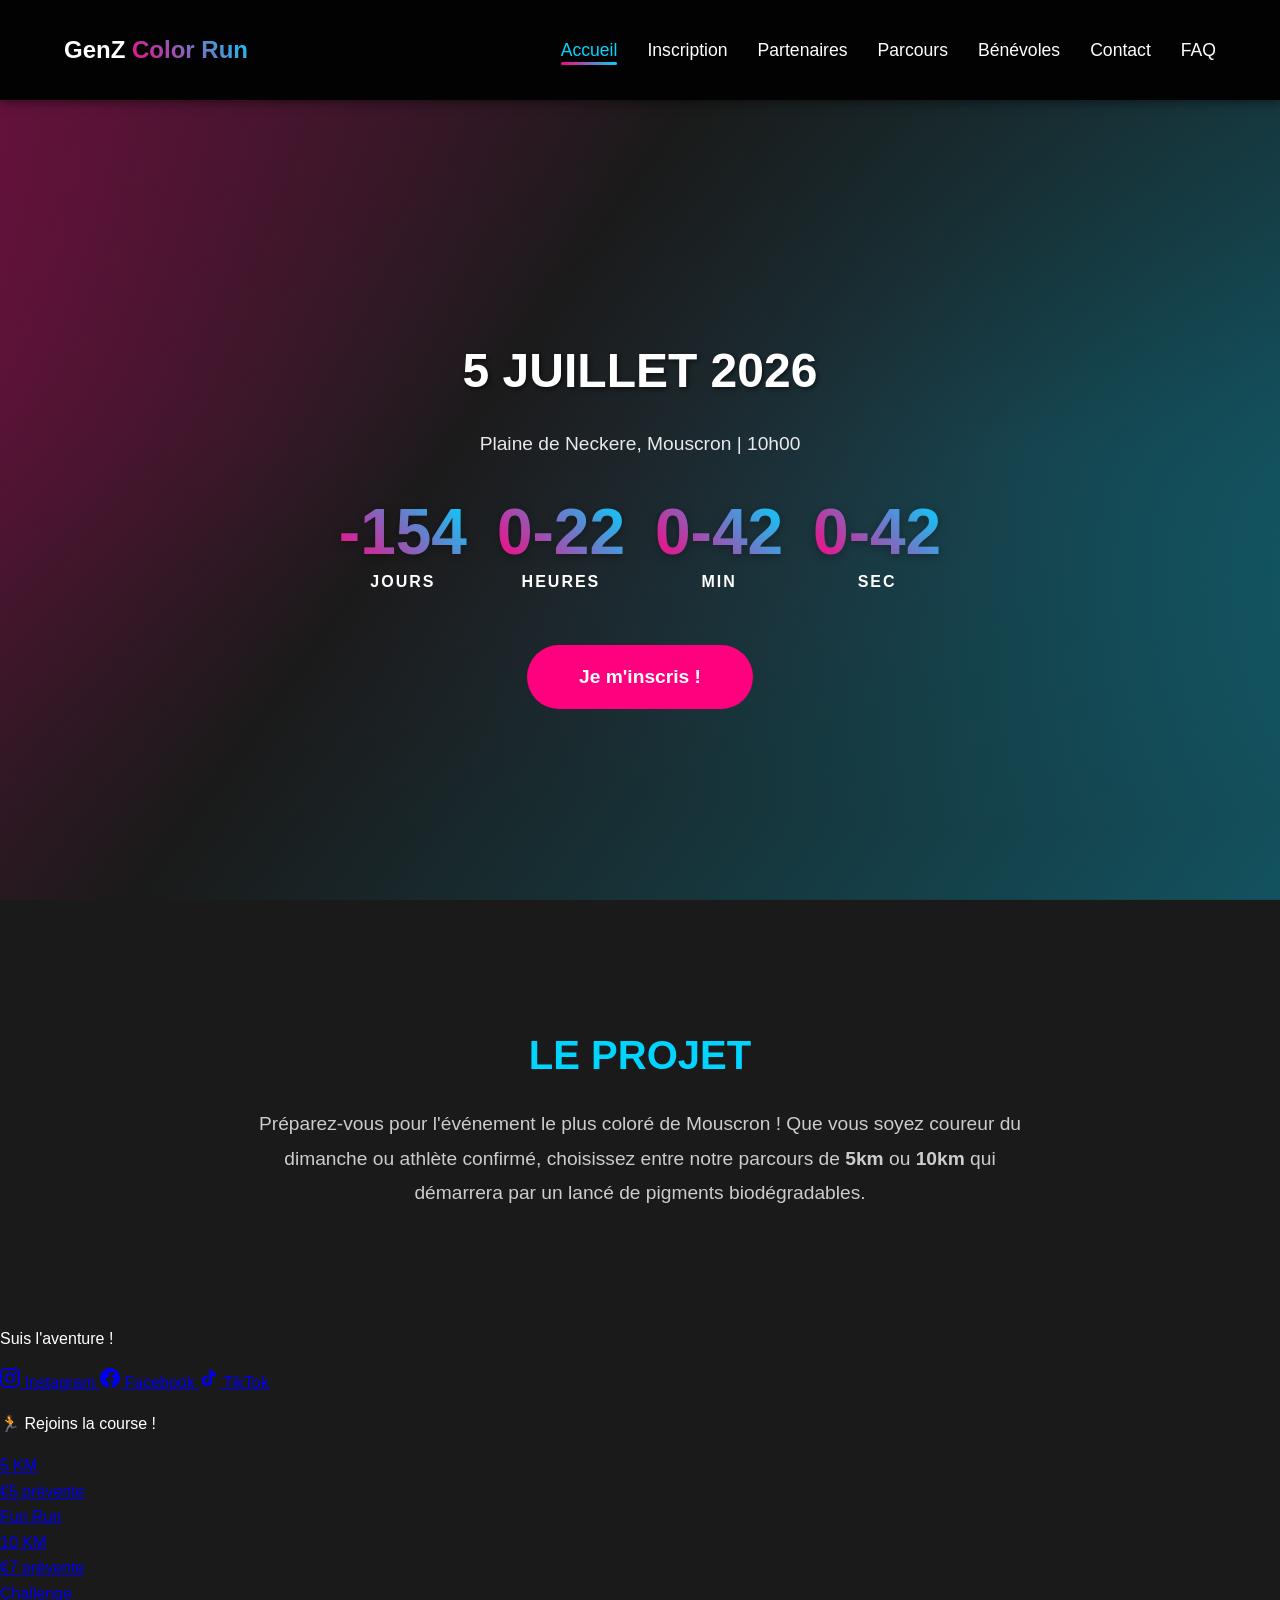
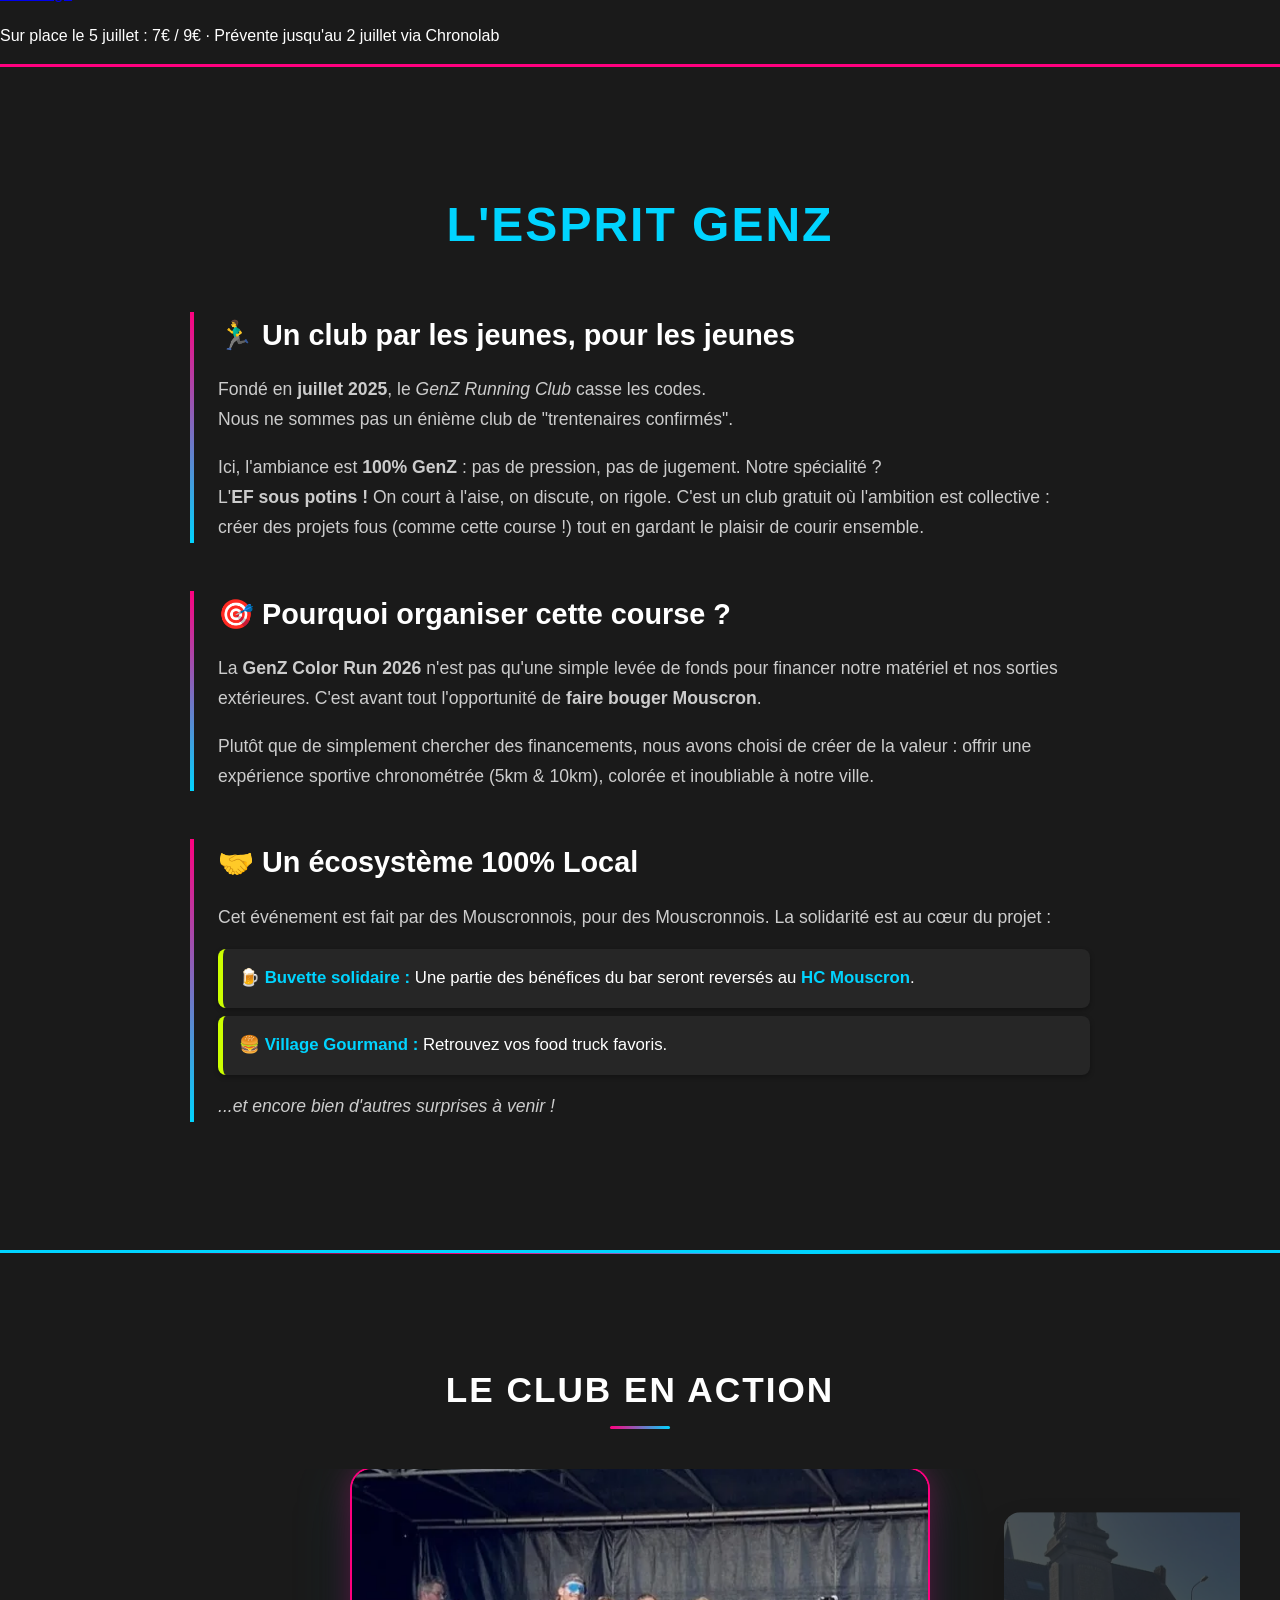
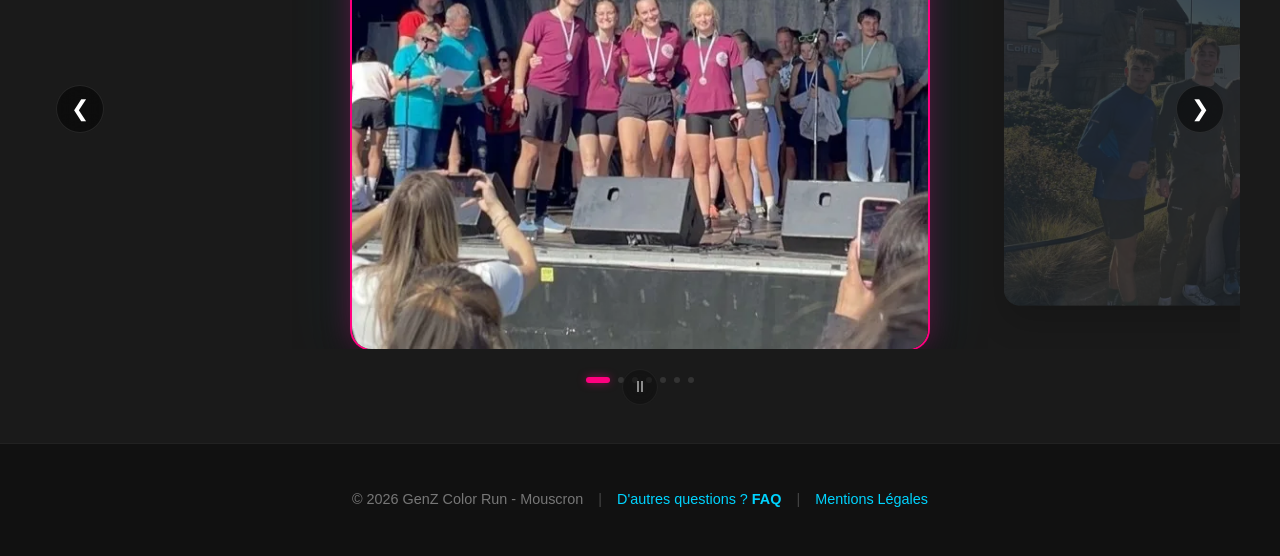
==== index.html @ a77f8155 "version claude" ====
<!DOCTYPE html>
<html lang="fr">

<head>
    <meta charset="UTF-8">
    <meta name="viewport" content="width=device-width, initial-scale=1.0">
    <title>GenZ Color Run 2026 - Mouscron</title>
    <link rel="stylesheet" href="styles/style.css">
    <link rel="stylesheet" href="styles/home.css">
    <link rel="icon" type="image/png" href="assets/favicon.png">
    <link rel="icon" href="assets/favicon.png" type="image/png" sizes="48x48">
    <link rel="icon" href="assets/favicon.png" type="image/png" sizes="192x192">
    <link rel="shortcut icon" href="assets/favicon.png">
    <meta name="google-site-verification" content="_7Ntw9c_fZnBCMBBLjQ8_x-yaVT2xuzXqeHrWB30UVs" />
    <meta name="description"
        content="GenZ Color Run 2026 à Mouscron : 5km, 10km, musique et poudre colorée ! Rejoins l'événement le plus fun de l'année à la Plaine de Neckere.">
    <meta name="keywords"
        content="Color Run, Mouscron, Course à pied, 5km, 10km, GenZ, Running Club, Belgique, Fun Run">
    <meta name="author" content="GenZ Running Club">

    <meta property="og:title" content="GenZ Color Run 2026 - Mouscron">
    <meta property="og:description"
        content="Prêt pour la course la plus colorée de l'année ? Inscriptions ouvertes pour le 5km et 10km !">
    <meta property="og:image" content="https://genzcolorrun.netlify.app/assets/og_image.png">
    <meta property="og:image:width" content="1200">
    <meta property="og:image:height" content="630">
    <meta property="og:url" content="https://genzcolorrun.netlify.app">
    <meta property="og:type" content="website">

    <!-- Schema.org JSON-LD — Données structurées pour Google -->
    <script type="application/ld+json">
    {
        "@context": "https://schema.org",
        "@type": "SportsEvent",
        "name": "GenZ Color Run 2026",
        "description": "Course colorée 5km et 10km à Mouscron. Poudre biodégradable, DJ, village gourmand et buvette solidaire. Organisé par le GenZ Running Club.",
        "startDate": "2026-07-05T10:00:00+02:00",
        "endDate": "2026-07-05T18:00:00+02:00",
        "eventStatus": "https://schema.org/EventScheduled",
        "eventAttendanceMode": "https://schema.org/OfflineEventAttendanceMode",
        "location": {
            "@type": "Place",
            "name": "Plaine de Neckere",
            "address": {
                "@type": "PostalAddress",
                "streetAddress": "Plaine de Neckere",
                "addressLocality": "Mouscron",
                "postalCode": "7700",
                "addressCountry": "BE"
            }
        },
        "organizer": {
            "@type": "Organization",
            "name": "GenZ Running Club",
            "email": "runningmouscron@gmail.com",
            "url": "https://genzcolorrun.netlify.app"
        },
        "offers": [
            {
                "@type": "Offer",
                "name": "Fun Run 5km — Prévente",
                "price": "5",
                "priceCurrency": "EUR",
                "validThrough": "2026-07-02",
                "availability": "https://schema.org/InStock",
                "url": "https://genzcolorrun.netlify.app/inscription"
            },
            {
                "@type": "Offer",
                "name": "Challenge 10km — Prévente",
                "price": "7",
                "priceCurrency": "EUR",
                "validThrough": "2026-07-02",
                "availability": "https://schema.org/InStock",
                "url": "https://genzcolorrun.netlify.app/inscription"
            }
        ],
        "image": "https://genzcolorrun.netlify.app/assets/og_image.png",
        "url": "https://genzcolorrun.netlify.app",
        "inLanguage": "fr"
    }
    </script>
</head>

<body>
    <nav>
        <div class="logo">GenZ <span>Color Run</span></div>

        <div class="hamburger">
            <span class="bar"></span>
            <span class="bar"></span>
            <span class="bar"></span>
        </div>

        <ul class="nav-links">
            <li><a href="index.html" class="active">Accueil</a></li>
            <li><a href="inscription.html">Inscription</a></li>
            <li><a href="partenaires.html">Partenaires</a></li>
            <li><a href="parcours.html">Parcours</a></li>
            <li><a href="benevoles.html">Bénévoles</a></li>
            <li><a href="contact.html">Contact</a></li>
            <li><a href="faq.html">FAQ</a></li>
        </ul>
    </nav>

    <header class="hero">
        <div class="hero-content">
            <h1>5 JUILLET 2026</h1>
            <p class="location">Plaine de Neckere, Mouscron | 10h00</p>

            <div id="countdown" class="countdown">
                <div class="time-box">
                    <span id="days" class="time-number">000</span>
                    <span class="time-label">Jours</span>
                </div>
                <div class="time-box">
                    <span id="hours" class="time-number">00</span>
                    <span class="time-label">Heures</span>
                </div>
                <div class="time-box">
                    <span id="minutes" class="time-number">00</span>
                    <span class="time-label">Min</span>
                </div>
                <div class="time-box">
                    <span id="seconds" class="time-number">00</span>
                    <span class="time-label">Sec</span>
                </div>
            </div>

            <a href="inscription.html" class="btn-main">Je m'inscris !</a>
        </div>
    </header>

    <section class="presentation">
        <h2>Le Projet</h2>
        <p>Préparez-vous pour l'événement le plus coloré de Mouscron ! Que vous soyez coureur du dimanche ou athlète
            confirmé, choisissez entre notre parcours de <strong>5km</strong> ou <strong>10km</strong> qui démarrera par
            un lancé de pigments biodégradables.</p>
    </section>


    <section class="socials-home">
        <div class="socials-home-inner">
            <p class="socials-label">Suis l'aventure !</p>
            <div class="socials-home-links">
                <a href="https://www.instagram.com/genz.colorrun?utm_source=ig_web_button_share_sheet&igsh=ZDNlZDc0MzIxNw==" target="_blank" rel="noopener" class="social-home-btn instagram">
                    <svg width="20" height="20" viewBox="0 0 24 24" fill="currentColor"><path d="M12 2.163c3.204 0 3.584.012 4.85.07 3.252.148 4.771 1.691 4.919 4.919.058 1.265.069 1.645.069 4.849 0 3.205-.012 3.584-.069 4.849-.149 3.225-1.664 4.771-4.919 4.919-1.266.058-1.644.07-4.85.07-3.204 0-3.584-.012-4.849-.07-3.26-.149-4.771-1.699-4.919-4.92-.058-1.265-.07-1.644-.07-4.849 0-3.204.013-3.583.07-4.849.149-3.227 1.664-4.771 4.919-4.919 1.266-.057 1.645-.069 4.849-.069zm0-2.163c-3.259 0-3.667.014-4.947.072-4.358.2-6.78 2.618-6.98 6.98-.059 1.281-.073 1.689-.073 4.948 0 3.259.014 3.668.072 4.948.2 4.358 2.618 6.78 6.98 6.98 1.281.058 1.689.072 4.948.072 3.259 0 3.668-.014 4.948-.072 4.354-.2 6.782-2.618 6.979-6.98.059-1.28.073-1.689.073-4.948 0-3.259-.014-3.667-.072-4.947-.196-4.354-2.617-6.78-6.979-6.98-1.281-.059-1.69-.073-4.949-.073zm0 5.838c-3.403 0-6.162 2.759-6.162 6.162s2.759 6.163 6.162 6.163 6.162-2.759 6.162-6.163c0-3.403-2.759-6.162-6.162-6.162zm0 10.162c-2.209 0-4-1.79-4-4 0-2.209 1.791-4 4-4s4 1.791 4 4c0 2.21-1.791 4-4 4zm6.406-11.845c-.796 0-1.441.645-1.441 1.44s.645 1.44 1.441 1.44c.795 0 1.439-.645 1.439-1.44s-.644-1.44-1.439-1.44z"/></svg>
                    Instagram
                </a>
                <a href="https://www.facebook.com/groups/651619187902214/" target="_blank" rel="noopener" class="social-home-btn facebook">
                    <svg width="20" height="20" viewBox="0 0 24 24" fill="currentColor"><path d="M24 12.073c0-6.627-5.373-12-12-12s-12 5.373-12 12c0 5.99 4.388 10.954 10.125 11.854v-8.385H7.078v-3.47h3.047V9.43c0-3.007 1.792-4.669 4.533-4.669 1.312 0 2.686.235 2.686.235v2.953H15.83c-1.491 0-1.956.925-1.956 1.874v2.25h3.328l-.532 3.47h-2.796v8.385C19.612 23.027 24 18.062 24 12.073z"/></svg>
                    Facebook
                </a>
                <a href="https://www.tiktok.com/@runningmouscron?is_from_webapp=1&sender_device=pc" target="_blank" rel="noopener" class="social-home-btn tiktok">
                    <svg width="20" height="20" viewBox="0 0 24 24" fill="currentColor"><path d="M19.59 6.69a4.83 4.83 0 01-3.77-4.25V2h-3.45v13.67a2.89 2.89 0 01-2.88 2.5 2.89 2.89 0 01-2.89-2.89 2.89 2.89 0 012.89-2.89c.28 0 .54.04.79.1V9.01a6.27 6.27 0 00-.79-.05 6.34 6.34 0 00-6.34 6.34 6.34 6.34 0 006.34 6.34 6.34 6.34 0 006.33-6.34V8.69a8.18 8.18 0 004.78 1.52V6.76a4.85 4.85 0 01-1.01-.07z"/></svg>
                    TikTok
                </a>
            </div>
        </div>
    </section>


    <section class="home-pricing">
        <div class="home-pricing-inner">
            <p class="home-pricing-label">🏃 Rejoins la course !</p>
            <div class="home-pricing-cards">
                <a href="inscription.html" class="home-price-card home-price-pink">
                    <div class="hpc-distance">5 KM</div>
                    <div class="hpc-price"><span class="hpc-currency">€</span>5 <span class="hpc-period">prévente</span></div>
                    <div class="hpc-tag">Fun Run</div>
                </a>
                <a href="inscription.html" class="home-price-card home-price-blue">
                    <div class="hpc-distance">10 KM</div>
                    <div class="hpc-price"><span class="hpc-currency">€</span>7 <span class="hpc-period">prévente</span></div>
                    <div class="hpc-tag">Challenge</div>
                </a>
            </div>
            <p class="home-pricing-note">Sur place le 5 juillet : 7€ / 9€ · Prévente jusqu'au 2 juillet via Chronolab</p>
        </div>
    </section>

    <section id="about" class="about-us">
        <div class="about-container">
            <div class="about-text">
                <h2>L'Esprit GenZ</h2>

                <div class="about-block">
                    <h3>🏃‍♂️ Un club par les jeunes, pour les jeunes</h3>
                    <p>
                        Fondé en <strong>juillet 2025</strong>, le <em>GenZ Running Club</em> casse les codes.<br />Nous
                        ne sommes pas un énième club de "trentenaires confirmés".
                    </p>
                    <p>
                        Ici, l'ambiance est <strong>100% GenZ</strong> : pas de pression, pas de jugement. Notre
                        spécialité ?<br /> L'<strong>EF sous potins !</strong> On court à l'aise, on discute, on rigole.
                        C'est un club gratuit où l'ambition est collective :<br />créer des projets fous (comme cette
                        course !) tout en gardant le plaisir de courir ensemble.
                    </p>
                </div>

                <div class="about-block">
                    <h3>🎯 Pourquoi organiser cette course ?</h3>
                    <p>
                        La <strong>GenZ Color Run 2026</strong> n'est pas qu'une simple levée de fonds pour financer
                        notre matériel et nos sorties extérieures. C'est avant tout l'opportunité de <strong>faire
                            bouger Mouscron</strong>.
                    </p>
                    <p>
                        Plutôt que de simplement chercher des financements, nous avons choisi de créer de la valeur :
                        offrir une expérience sportive chronométrée (5km & 10km), colorée et inoubliable à notre ville.
                    </p>
                </div>

                <div class="about-block">
                    <h3>🤝 Un écosystème 100% Local</h3>
                    <p>
                        Cet événement est fait par des Mouscronnois, pour des Mouscronnois. La solidarité est au cœur du
                        projet :
                    </p>
                    <ul class="partners-list">
                        <li>🍺 <strong>Buvette solidaire :</strong> Une partie des bénéfices du bar seront reversés au
                            <strong>HC Mouscron</strong>.</li>
                        <li>🍔 <strong>Village Gourmand :</strong> Retrouvez vos food truck favoris.</li>
                    </ul>
                    <p><em>...et encore bien d'autres surprises à venir !</em></p>
                </div>
            </div>
        </div>
    </section>

    <section class="carousel-section">
        <h2>Le Club en Action</h2>

        <div class="carousel-container">
            <button class="carousel-btn prev-btn">❮</button>
            <button class="carousel-btn next-btn">❯</button>


            <!-- Bouton Pause/Reprendre -->
            <button class="carousel-btn pause-btn" aria-pressed="false" aria-label="Mettre en pause"
                title="Mettre en pause">
                ⏸
            </button>


            <div class="carousel-window">
                <div class="carousel-track">
                    <div class="slide"><img src="assets/image_1.webp" alt="Action 1" loading="lazy"></div>
                    <div class="slide"><img src="assets/image_3.webp" alt="Action 2" loading="lazy"></div>
                    <div class="slide"><img src="assets/image_4.webp" alt="Action 3" loading="lazy"></div>
                    <div class="slide"><img src="assets/image_5.webp" alt="Action 4" loading="lazy"></div>
                    <div class="slide"><img src="assets/image_6.webp" alt="Action 5" loading="lazy"></div>
                    <div class="slide"><img src="assets/image_7.webp" alt="Action 6" loading="lazy"></div>
                    <div class="slide"><img src="assets/image_8.webp" alt="Action 7" loading="lazy"></div>
                </div>
            </div>
        </div>
    </section>

    <footer>
        <div class="footer-content">
            <p>&copy; 2026 GenZ Color Run - Mouscron</p>
            <span class="separator">|</span>
            <a href="faq.html" class="footer-link">D'autres questions ? <strong>FAQ</strong></a>
            <span class="separator">|</span>
            <a href="legales.html" class="footer-link">Mentions Légales</a>
        </div>
    </footer>

    <script src="script/script.js"></script>
    <script src="script/home.js"></script>
</body>

</html>
---- styles/style.css ----
/* --- style.css --- */
/* 1. IMPORTS & VARIABLES (Indispensable partout) */

/* Orbitron - Self-hosted (RGPD compliant, aucun appel vers Google) */
/* Les fichiers woff2 doivent être placés dans le dossier fonts/ */
/* orbitron-500 - latin */
@font-face {
    font-family: 'Orbitron';
    font-style: normal;
    font-weight: 500;
    font-display: swap;
    src: url('fonts/orbitron-v35-latin-500.woff2') format('woff2');
}

/* orbitron-900 - latin */
@font-face {
    font-family: 'Orbitron';
    font-style: normal;
    font-weight: 900;
    font-display: swap;
    src: url('fonts/orbitron-v35-latin-900.woff2') format('woff2');
}

:root {
    --primary: #ff007f;
    --secondary: #00d4ff;
    --accent: #ccff00;
    --dark: #1a1a1a;
    --light: #ffffff;
}

body {
    font-family: 'Segoe UI', Roboto, sans-serif;
    margin: 0;
    background-color: var(--dark);
    color: var(--light);
    line-height: 1.6;
}

/* 2. NAVIGATION (Desktop & Mobile Burger) */
nav {
    display: flex;
    justify-content: space-between;
    align-items: center;
    padding: 20px 5%;
    background: rgba(0,0,0,0.9);
    position: sticky;
    top: 0;
    z-index: 1000;
    box-shadow: 0 2px 10px rgba(0,0,0,0.5);
}

nav .logo { 
    font-weight: bold; 
    font-size: 1.5rem; 
    z-index: 1002;
}

nav span {
    background: linear-gradient(45deg, var(--primary), var(--secondary));
    -webkit-background-clip: text;
    background-clip: text;
    -webkit-text-fill-color: transparent;
    color: transparent;
    display: inline-block;
}

.nav-links { 
    display: flex; 
    list-style: none; 
    align-items: center;
}

.nav-links li { margin-left: 30px; }

.nav-links li a {
    color: white;
    text-decoration: none;
    font-weight: 500;
    position: relative;
    padding-bottom: 5px;
    font-size: 1.1rem;
}

.nav-links li a::after {
    content: '';
    position: absolute;
    width: 0;
    height: 3px;
    bottom: 0;
    left: 0;
    background: linear-gradient(45deg, var(--primary), var(--secondary));
    transition: width 0.3s ease-in-out;
    border-radius: 2px;
}

.nav-links li a:hover::after,
.nav-links li a.active::after { width: 100%; }
.nav-links li a.active { color: var(--secondary); }

/* BURGER MENU STYLES */
.hamburger {
    display: none;
    cursor: pointer;
    z-index: 1002;
    padding: 5px;
}

.bar {
    display: block;
    width: 30px;
    height: 4px;
    margin: 6px auto;
    transition: all 0.3s ease-in-out;
    border-radius: 4px;
    background: linear-gradient(45deg, var(--primary), var(--secondary));
    box-shadow: 0 0 5px rgba(0, 212, 255, 0.5); 
}

@media (max-width: 768px) {
    .hamburger { display: block; }
    .hamburger.active .bar:nth-child(2) { opacity: 0; }
    .hamburger.active .bar:nth-child(1) { transform: translateY(10px) rotate(45deg); }
    .hamburger.active .bar:nth-child(3) { transform: translateY(-10px) rotate(-45deg); }

    .nav-links {
        position: fixed;
        right: -100%;
        top: 0;
        height: 100vh;
        background-color: rgba(0, 0, 0, 0.95);
        display: flex;
        flex-direction: column;
        justify-content: center;
        align-items: center;
        width: 100%;
        transition: 0.4s ease-in-out;
        z-index: 1001;
        padding: 0;
        margin: 0;
    }
    .nav-links.active { right: 0; }
    .nav-links li { margin: 25px 0; }
    .nav-links li a { font-size: 1.5rem; }
}

/* --- FOOTER --- */
footer {
    background-color: #111;
    color: #777;
    padding: 30px 20px;
    text-align: center;
    border-top: 1px solid #222;
    font-size: 0.9rem;
}

.footer-content {
    display: flex;
    justify-content: center;
    align-items: center;
    gap: 15px; /* Espace entre le copyright et le lien */
    flex-wrap: wrap; /* Pour que ça passe à la ligne sur mobile */
}

.footer-link {
    color: var(--secondary); /* Bleu clair (ou ta couleur secondaire) */
    text-decoration: none;
    transition: color 0.3s;
}

.footer-link:hover {
    color: white;
    text-decoration: underline;
}

.footer-link strong {
    font-weight: bold;
    text-transform: uppercase;
}

.separator {
    color: #444;
}

/* Responsive Mobile : On enlève le séparateur et on empile */
@media (max-width: 600px) {
    .separator { display: none; }
    .footer-content { flex-direction: column; gap: 5px; }
}

/* 4. BOUTONS GLOBAUX (Utilisable sur inscription aussi) */
.btn-main {
    padding: 15px 50px;
    background: var(--primary);
    color: white;
    text-decoration: none;
    border-radius: 50px;
    font-weight: bold;
    font-size: 1.2rem;
    transition: transform 0.3s, box-shadow 0.3s;
    border: 2px solid transparent;
    display: inline-block; /* Sécurité */
}

.btn-main:hover { 
    transform: scale(1.05);
    background: transparent;
    border-color: var(--primary);
    box-shadow: 0 0 15px var(--primary);
}

/* ===== MINI COUNTDOWN (pages secondaires) ===== */
.mini-countdown {
    display: flex;
    justify-content: center;
    align-items: center;
    gap: 6px;
    margin-top: 16px;
    font-family: 'Orbitron', sans-serif;
}

.mc-item {
    display: flex;
    flex-direction: column;
    align-items: center;
    background: rgba(255,255,255,0.06);
    border: 1px solid rgba(255,255,255,0.1);
    border-radius: 8px;
    padding: 6px 12px;
    min-width: 48px;
}

.mc-val {
    font-size: 1.4rem;
    font-weight: 900;
    background: linear-gradient(45deg, var(--primary), var(--secondary));
    -webkit-background-clip: text;
    background-clip: text;
    -webkit-text-fill-color: transparent;
    color: transparent;
    line-height: 1.1;
}

.mc-lbl {
    font-size: 0.6rem;
    color: #555;
    text-transform: uppercase;
    letter-spacing: 1px;
    margin-top: 2px;
}

.mc-sep {
    color: #444;
    font-size: 1.2rem;
    font-weight: bold;
    align-self: center;
    margin-bottom: 8px;
}

.mini-countdown-date {
    font-size: 0.8rem;
    color: #555;
    margin: 8px 0 0 0;
    letter-spacing: 1px;
}

@media (max-width: 480px) {
    .mc-val { font-size: 1.1rem; }
    .mc-item { min-width: 38px; padding: 5px 8px; }
}
---- styles/home.css ----
/* --- styles/home.css --- */

/* 1. HERO SECTION & COMPTE À REBOURS */
.hero {
    height: 90vh;
    display: flex;
    flex-direction: column;
    align-items: center;
    justify-content: center;
    /* Pense à remettre ton image de fond ici si tu en avais une différente du placeholder */
    background: 
        linear-gradient(125deg, 
            rgba(255, 0, 127, 0.35) 0%, 
            rgba(26, 26, 26, 0.95) 40%, 
            rgba(0, 212, 255, 0.3) 100%
        ),
        radial-gradient(ellipse at 20% 50%, rgba(255, 0, 127, 0.2) 0%, transparent 60%),
        radial-gradient(ellipse at 80% 50%, rgba(0, 212, 255, 0.2) 0%, transparent 60%),
        var(--dark);
    background-attachment: fixed;
    animation: heroShift 8s ease-in-out infinite alternate;
    text-align: center;
    padding: 0 20px;
}

.hero h1 {
    font-size: 3rem;
    margin-bottom: 5px;
    text-transform: uppercase;
    font-weight: 800;
    font-family: 'Orbitron', sans-serif;
    text-shadow: 2px 2px 4px rgba(0, 0, 0, 0.5);
}

.hero .location {
    font-size: 1.2rem;
    margin-bottom: 40px;
    font-weight: 500;
    opacity: 0.9;
}

.countdown {
    display: flex;
    gap: 30px;
    margin-bottom: 50px;
    justify-content: center;
    flex-wrap: wrap;
}

.time-box {
    display: flex;
    flex-direction: column;
    align-items: center;
}

.time-number {
    font-size: 4rem;
    font-weight: 900;
    line-height: 1;
    font-family: 'Orbitron', sans-serif;
    background: linear-gradient(45deg, var(--primary), var(--secondary));
    -webkit-background-clip: text;
    background-clip: text;
    -webkit-text-fill-color: transparent;
    color: transparent;
    filter: drop-shadow(0px 2px 4px rgba(0, 0, 0, 0.3));
}

.time-label {
    font-size: 1rem;
    text-transform: uppercase;
    letter-spacing: 2px;
    margin-top: 5px;
    font-weight: bold;
    color: var(--light);
}

@media (max-width: 768px) {
    .hero h1 {
        font-size: 2rem;
    }

    .countdown {
        gap: 15px;
    }

    .time-number {
        font-size: 2.5rem;
    }

    .time-label {
        font-size: 0.8rem;
    }
}

/* 2. SECTION PRÉSENTATION (Le Projet) */
.presentation {
    padding: 80px 20px;
    max-width: 800px;
    margin: 0 auto;
    text-align: center;
    /* S'assure que le fond est bien celui du body */
    background-color: var(--dark);
}

.presentation h2 {
    font-size: 2.5rem;
    margin-bottom: 20px;
    color: var(--secondary);
    text-transform: uppercase;
    font-weight: 800;
}

.presentation p {
    font-size: 1.2rem;
    color: #ccc;
    line-height: 1.8;
}

/* 3. SECTION QUI SOMMES-NOUS (Version DARK) */
.about-us {
    background-color: var(--dark);
    /* Fond sombre */
    padding: 5rem 2rem;
    color: var(--light);
    /* Texte clair */
    border-top: 3px solid var(--primary);
    /* Séparateur rose subtil */
    border-bottom: 3px solid var(--secondary);
    /* Séparateur bleu subtil */
}

.about-container {
    max-width: 900px;
    margin: 0 auto;
}

.about-text h2 {
    font-size: 3rem;
    text-align: center;
    margin-bottom: 3rem;
    color: var(--secondary);
    /* Titre en cyan comme le reste du site */
    text-transform: uppercase;
    letter-spacing: 2px;
    font-weight: 800;
}

.about-block {
    margin-bottom: 3rem;
    padding-left: 1.5rem;
    /* Barre latérale en dégradé pour le style */
    border-image: linear-gradient(to bottom, var(--primary), var(--secondary)) 1 100%;
    border-left-width: 4px;
    border-left-style: solid;
}

.about-block h3 {
    font-size: 1.8rem;
    color: var(--light);
    margin-bottom: 1rem;
    font-weight: 700;
}

.about-block p {
    font-size: 1.1rem;
    line-height: 1.7;
    margin-bottom: 1rem;
    color: #ccc;
    /* Gris clair pour le texte courant */
}

/* Liste des partenaires (Food trucks / HC Mouscron) en mode sombre */
.partners-list {
    list-style: none;
    padding: 0;
    margin-top: 1rem;
}

.partners-list li {
    /* Fond sombre légèrement transparent pour un effet "carte" */
    background-color: rgba(255, 255, 255, 0.05);
    padding: 1rem;
    margin-bottom: 0.5rem;
    border-radius: 8px;
    font-size: 1.05rem;
    border-left: 5px solid var(--accent);
    /* Vert fluo pour faire ressortir */
    box-shadow: 0 2px 5px rgba(0, 0, 0, 0.3);
    color: var(--light);
}

.partners-list strong {
    color: var(--secondary);
    /* Mettre en valeur les noms en cyan */
}

@media (max-width: 768px) {
    .about-text h2 {
        font-size: 2.2rem;
    }

    .about-block {
        border-left: none;
        padding-left: 0;
        border-image: linear-gradient(to right, var(--primary), var(--secondary)) 1 100%;
        border-top-width: 4px;
        border-top-style: solid;
        padding-top: 1rem;
    }
}

/* 4. CARROUSEL — 2026 edition */
.carousel-section {
    padding: 80px 0 60px;
    text-align: center;
    background: var(--dark);
    overflow: hidden;
    position: relative;
}

/* Ligne déco au dessus */
.carousel-section::before {
    content: '';
    position: absolute;
    top: 0; left: 10%; right: 10%;
    height: 1px;
    background: linear-gradient(90deg, transparent, var(--primary), var(--secondary), transparent);
}

.carousel-section h2 {
    color: var(--light);
    font-size: 2.2rem;
    text-transform: uppercase;
    margin-bottom: 50px;
    font-weight: 800;
    letter-spacing: 2px;
    position: relative;
    display: inline-block;
}

/* Underline dégradé sous le titre */
.carousel-section h2::after {
    content: '';
    position: absolute;
    bottom: -10px; left: 50%;
    transform: translateX(-50%);
    width: 60px; height: 3px;
    background: linear-gradient(90deg, var(--primary), var(--secondary));
    border-radius: 2px;
}

.carousel-container {
    position: relative;
    max-width: 1200px;
    margin: 0 auto;
    height: 480px;
    display: flex;
    align-items: center;
    justify-content: center;
    /* Touch area */
    touch-action: pan-y;
    user-select: none;
}

.carousel-window {
    width: 100%;
    height: 100%;
    overflow: hidden;
    position: relative;
}

.carousel-track {
    display: flex;
    height: 100%;
    transition: transform 0.5s cubic-bezier(0.25, 0.46, 0.45, 0.94);
    transform: translateX(25%);
    will-change: transform;
}

/* Slide de base */
.slide {
    flex: 0 0 50%;
    max-width: 50%;
    height: 100%;
    padding: 0 12px;
    box-sizing: border-box;
    opacity: 0.25;
    transform: scale(0.82);
    transition: opacity 0.5s ease, transform 0.5s ease;
    display: flex;
    align-items: center;
    justify-content: center;
    position: relative;
}

.slide img {
    width: 100%;
    height: 100%;
    object-fit: cover;
    border-radius: 20px;
    box-shadow: 0 20px 40px rgba(0,0,0,0.6);
    transition: border-radius 0.5s ease, box-shadow 0.5s ease;
    display: block;
}

/* Slide active */
.slide.active {
    opacity: 1;
    transform: scale(1);
    z-index: 10;
}

.slide.active img {
    border-radius: 20px;
    box-shadow:
        0 0 0 2px var(--primary),
        0 0 30px rgba(255,0,127,0.35),
        0 0 60px rgba(0,212,255,0.15),
        0 25px 50px rgba(0,0,0,0.7);
}

/* Indicateurs de position (dots) */
.carousel-dots {
    display: flex;
    justify-content: center;
    gap: 8px;
    margin-top: 28px;
}

.carousel-dot {
    width: 6px;
    height: 6px;
    border-radius: 50%;
    background: #333;
    border: none;
    cursor: pointer;
    transition: all 0.3s;
    padding: 0;
}

.carousel-dot.active {
    background: var(--primary);
    width: 24px;
    border-radius: 3px;
    box-shadow: 0 0 8px rgba(255,0,127,0.5);
}

/* Boutons nav */
.carousel-btn {
    position: absolute;
    top: 50%;
    transform: translateY(-50%);
    z-index: 20;
    background: rgba(0,0,0,0.5);
    color: white;
    border: 1px solid rgba(255,255,255,0.1);
    font-size: 1.4rem;
    width: 48px;
    height: 48px;
    border-radius: 50%;
    cursor: pointer;
    transition: all 0.3s;
    backdrop-filter: blur(10px);
    -webkit-backdrop-filter: blur(10px);
    display: flex;
    align-items: center;
    justify-content: center;
}

.carousel-btn:hover {
    background: var(--primary);
    border-color: var(--primary);
    box-shadow: 0 0 20px rgba(255,0,127,0.4);
    transform: translateY(-50%) scale(1.08);
}

.prev-btn { left: 16px; }
.next-btn { right: 16px; }

/* Bouton pause */
.pause-btn {
    bottom: -56px;
    left: 50%;
    top: auto;
    transform: translateX(-50%);
    font-size: 1rem;
    width: 36px;
    height: 36px;
    opacity: 0.5;
    transition: opacity 0.3s;
}

.pause-btn:hover {
    opacity: 1;
    transform: translateX(-50%) scale(1.08);
    background: rgba(0,0,0,0.5);
    box-shadow: none;
}

.pause-btn[aria-pressed="true"] {
    background: rgba(255,0,127,0.2);
    border-color: var(--primary);
    color: var(--primary);
    opacity: 0.8;
    box-shadow: none;
}

/* ---- MOBILE ---- */
@media (max-width: 768px) {
    .carousel-container {
        height: 320px;
        /* Curseur grab sur mobile */
        cursor: grab;
    }

    .carousel-container.dragging {
        cursor: grabbing;
    }

    .slide {
        flex: 0 0 88%;
        max-width: 88%;
        padding: 0 8px;
        opacity: 0.3;
        transform: scale(0.88);
    }

    .slide.active {
        opacity: 1;
        transform: scale(1);
    }

    .carousel-track {
        transform: translateX(6%);
    }

    /* Cacher les boutons nav sur mobile — swipe suffit */
    .prev-btn, .next-btn { display: none; }

    /* Dots plus grands sur mobile (zone de tap) */
    .carousel-dot { width: 8px; height: 8px; }
    .carousel-dot.active { width: 28px; }

    .pause-btn {
        bottom: -48px;
        width: 32px;
        height: 32px;
    }
}

@media (max-width: 480px) {
    .carousel-container { height: 260px; }
    .carousel-section h2 { font-size: 1.8rem; }
}
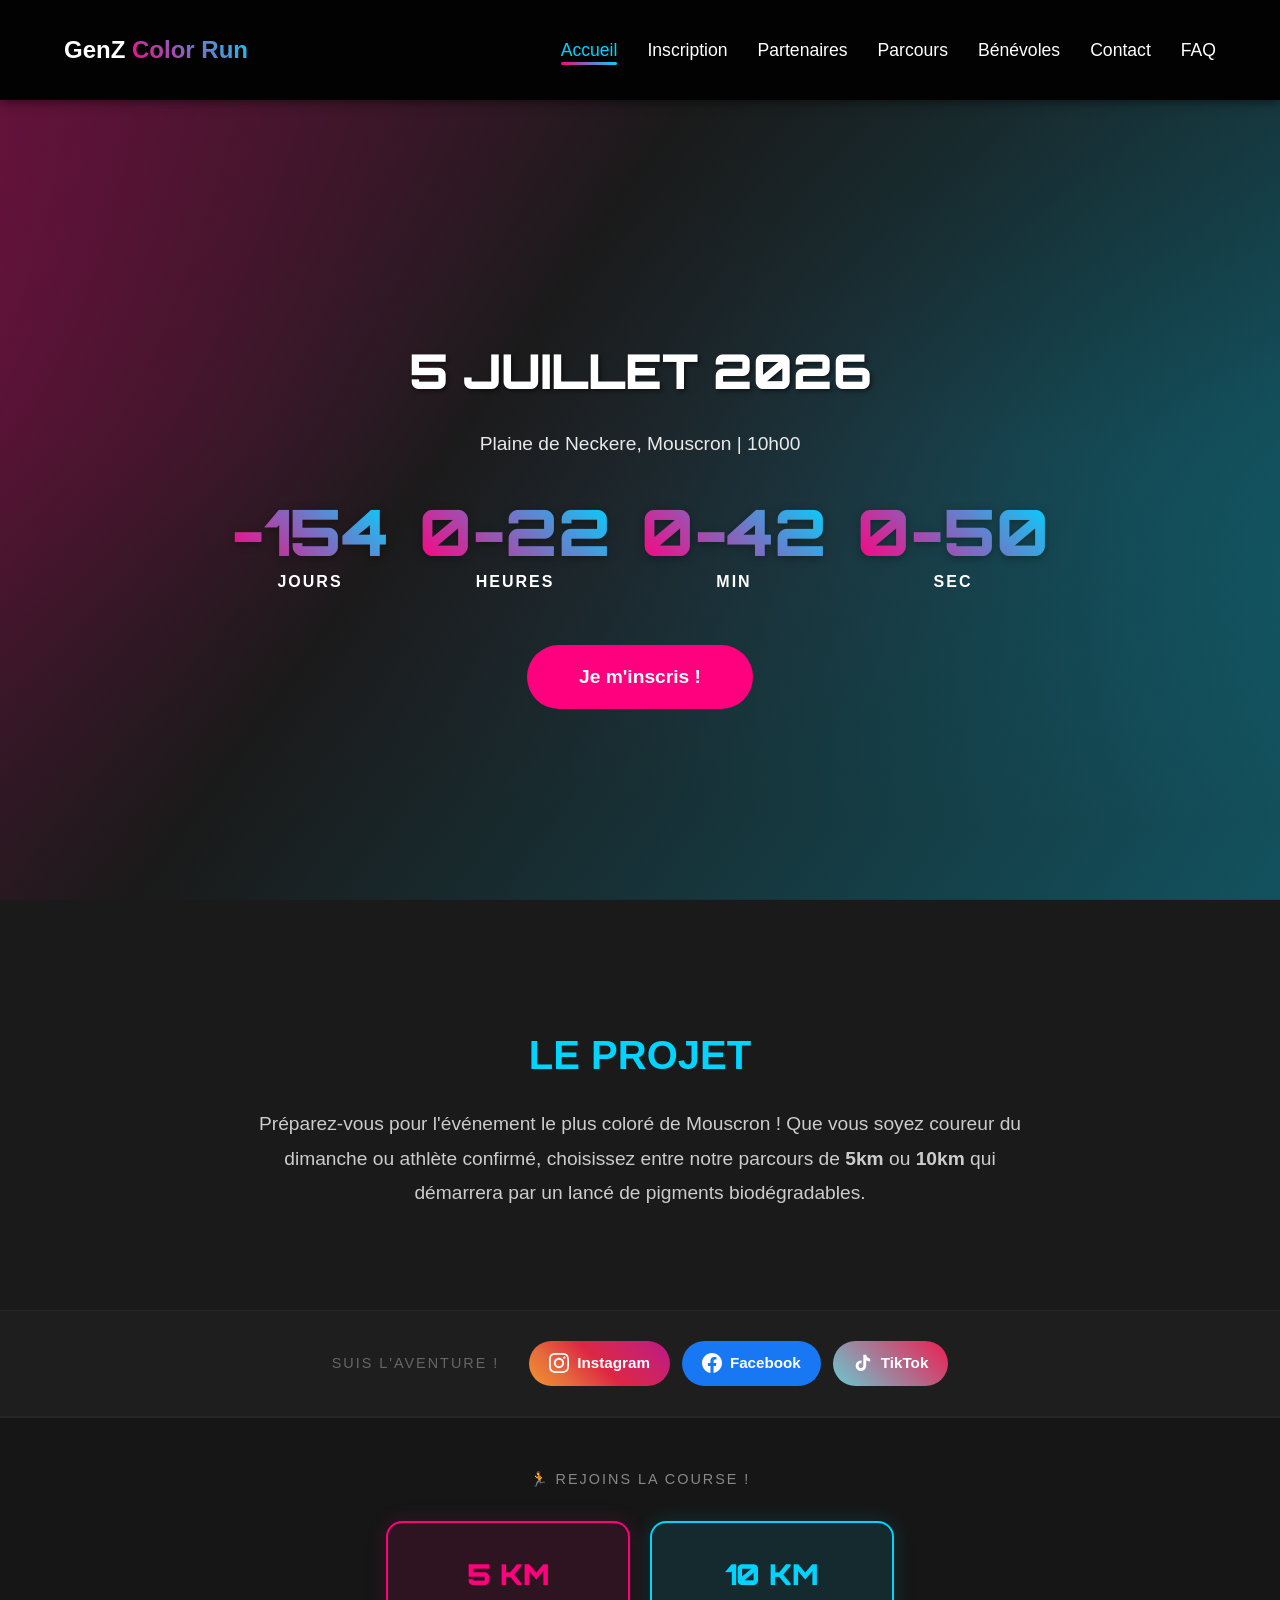
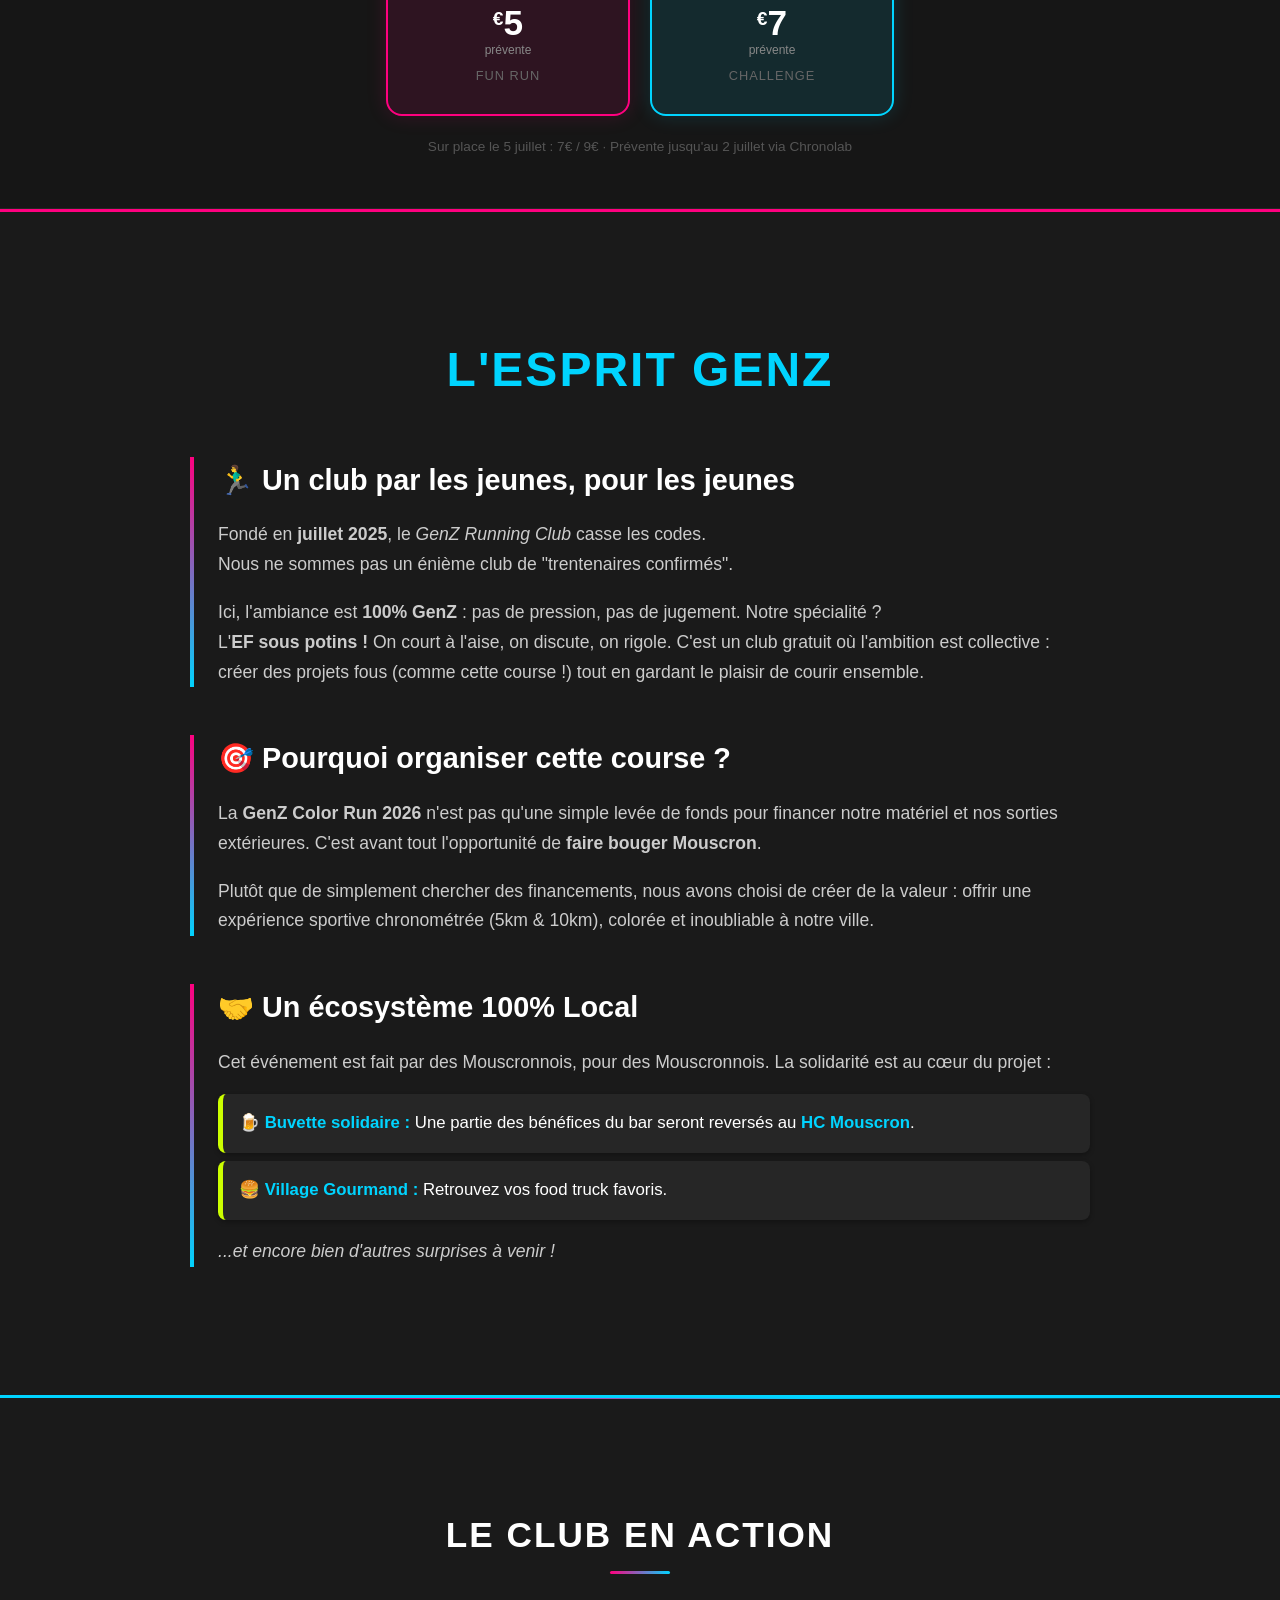
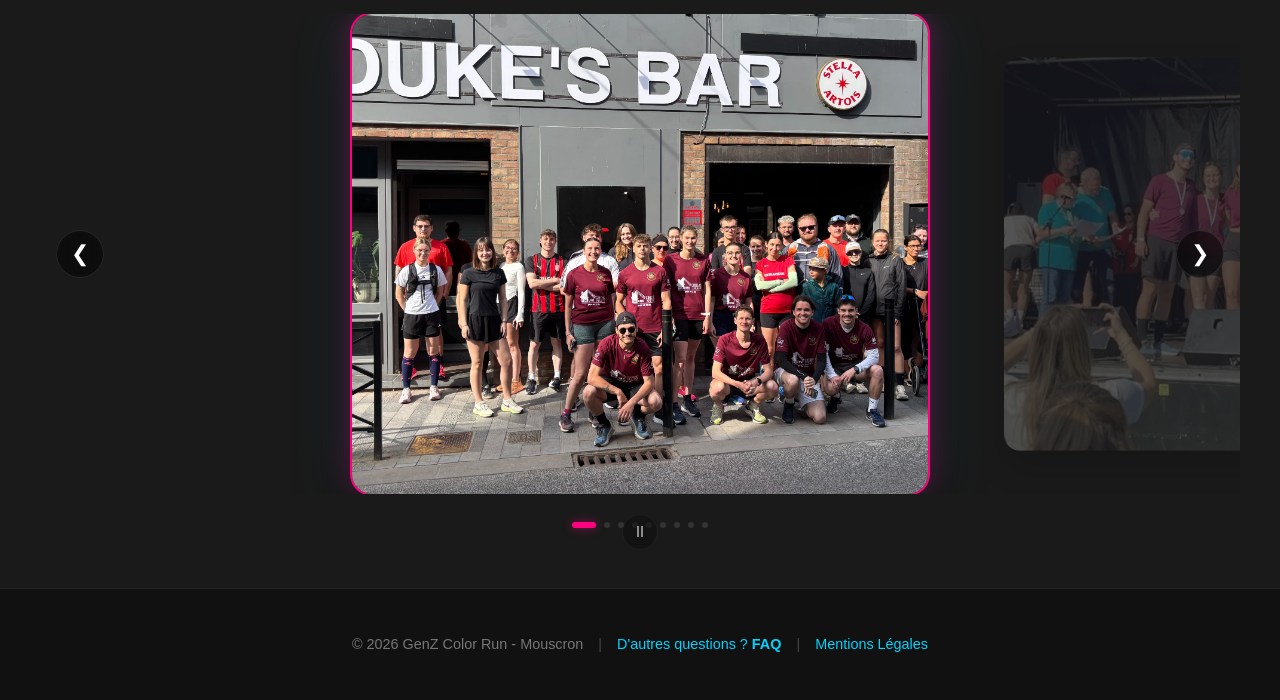
==== commit 6e557a05: "avant inscription" ====
--- a/index.html
+++ b/index.html
@@ -143,11 +143,11 @@
         <div class="socials-home-inner">
             <p class="socials-label">Suis l'aventure !</p>
             <div class="socials-home-links">
-                <a href="https://www.instagram.com/genz.colorrun?utm_source=ig_web_button_share_sheet&igsh=ZDNlZDc0MzIxNw==" target="_blank" rel="noopener" class="social-home-btn instagram">
+                <a href="https://www.instagram.com/genz.color.run?utm_source=ig_web_button_share_sheet&igsh=ZDNlZDc0MzIxNw==" target="_blank" rel="noopener" class="social-home-btn instagram">
                     <svg width="20" height="20" viewBox="0 0 24 24" fill="currentColor"><path d="M12 2.163c3.204 0 3.584.012 4.85.07 3.252.148 4.771 1.691 4.919 4.919.058 1.265.069 1.645.069 4.849 0 3.205-.012 3.584-.069 4.849-.149 3.225-1.664 4.771-4.919 4.919-1.266.058-1.644.07-4.85.07-3.204 0-3.584-.012-4.849-.07-3.26-.149-4.771-1.699-4.919-4.92-.058-1.265-.07-1.644-.07-4.849 0-3.204.013-3.583.07-4.849.149-3.227 1.664-4.771 4.919-4.919 1.266-.057 1.645-.069 4.849-.069zm0-2.163c-3.259 0-3.667.014-4.947.072-4.358.2-6.78 2.618-6.98 6.98-.059 1.281-.073 1.689-.073 4.948 0 3.259.014 3.668.072 4.948.2 4.358 2.618 6.78 6.98 6.98 1.281.058 1.689.072 4.948.072 3.259 0 3.668-.014 4.948-.072 4.354-.2 6.782-2.618 6.979-6.98.059-1.28.073-1.689.073-4.948 0-3.259-.014-3.667-.072-4.947-.196-4.354-2.617-6.78-6.979-6.98-1.281-.059-1.69-.073-4.949-.073zm0 5.838c-3.403 0-6.162 2.759-6.162 6.162s2.759 6.163 6.162 6.163 6.162-2.759 6.162-6.163c0-3.403-2.759-6.162-6.162-6.162zm0 10.162c-2.209 0-4-1.79-4-4 0-2.209 1.791-4 4-4s4 1.791 4 4c0 2.21-1.791 4-4 4zm6.406-11.845c-.796 0-1.441.645-1.441 1.44s.645 1.44 1.441 1.44c.795 0 1.439-.645 1.439-1.44s-.644-1.44-1.439-1.44z"/></svg>
                     Instagram
                 </a>
-                <a href="https://www.facebook.com/groups/651619187902214/" target="_blank" rel="noopener" class="social-home-btn facebook">
+                <a href="https://www.facebook.com/profile.php?id=61579503216995&locale=fr_FR" target="_blank" rel="noopener" class="social-home-btn facebook">
                     <svg width="20" height="20" viewBox="0 0 24 24" fill="currentColor"><path d="M24 12.073c0-6.627-5.373-12-12-12s-12 5.373-12 12c0 5.99 4.388 10.954 10.125 11.854v-8.385H7.078v-3.47h3.047V9.43c0-3.007 1.792-4.669 4.533-4.669 1.312 0 2.686.235 2.686.235v2.953H15.83c-1.491 0-1.956.925-1.956 1.874v2.25h3.328l-.532 3.47h-2.796v8.385C19.612 23.027 24 18.062 24 12.073z"/></svg>
                     Facebook
                 </a>
@@ -245,8 +245,10 @@
 
             <div class="carousel-window">
                 <div class="carousel-track">
+                    <div class="slide"><img src="assets/breakfast.webp" alt="Action 0" loading="lazy"></div>
                     <div class="slide"><img src="assets/image_1.webp" alt="Action 1" loading="lazy"></div>
                     <div class="slide"><img src="assets/image_3.webp" alt="Action 2" loading="lazy"></div>
+                    <div class="slide"><img src="assets/zzz.webp" alt="Action 23" loading="lazy"></div>
                     <div class="slide"><img src="assets/image_4.webp" alt="Action 3" loading="lazy"></div>
                     <div class="slide"><img src="assets/image_5.webp" alt="Action 4" loading="lazy"></div>
                     <div class="slide"><img src="assets/image_6.webp" alt="Action 5" loading="lazy"></div>
--- a/styles/style.css
+++ b/styles/style.css
@@ -9,7 +9,7 @@
     font-style: normal;
     font-weight: 500;
     font-display: swap;
-    src: url('fonts/orbitron-v35-latin-500.woff2') format('woff2');
+    src: url('../fonts/orbitron-v35-latin-500.woff2') format('woff2');
 }
 
 /* orbitron-900 - latin */
@@ -18,7 +18,7 @@
     font-style: normal;
     font-weight: 900;
     font-display: swap;
-    src: url('fonts/orbitron-v35-latin-900.woff2') format('woff2');
+    src: url('../fonts/orbitron-v35-latin-900.woff2') format('woff2');
 }
 
 :root {
--- a/styles/home.css
+++ b/styles/home.css
@@ -452,4 +452,179 @@
 @media (max-width: 480px) {
     .carousel-container { height: 260px; }
     .carousel-section h2 { font-size: 1.8rem; }
+}
+
+
+/* ===== SECTION RÉSEAUX SOCIAUX ACCUEIL ===== */
+.socials-home {
+    background: #1e1e1e;
+    border-top: 1px solid #252525;
+    border-bottom: 1px solid #252525;
+    padding: 30px 20px;
+}
+
+.socials-home-inner {
+    max-width: 800px;
+    margin: 0 auto;
+    display: flex;
+    align-items: center;
+    justify-content: center;
+    gap: 30px;
+    flex-wrap: wrap;
+}
+
+.socials-label {
+    color: #666;
+    font-size: 0.9rem;
+    text-transform: uppercase;
+    letter-spacing: 2px;
+    margin: 0;
+    white-space: nowrap;
+}
+
+.socials-home-links {
+    display: flex;
+    gap: 12px;
+    flex-wrap: wrap;
+    justify-content: center;
+}
+
+.social-home-btn {
+    display: inline-flex;
+    align-items: center;
+    gap: 8px;
+    padding: 10px 20px;
+    border-radius: 50px;
+    text-decoration: none;
+    font-weight: bold;
+    font-size: 0.95rem;
+    color: white;
+    transition: transform 0.3s, filter 0.3s, box-shadow 0.3s;
+}
+
+.social-home-btn:hover {
+    transform: translateY(-3px);
+    filter: brightness(1.15);
+    box-shadow: 0 6px 18px rgba(0,0,0,0.3);
+}
+
+.social-home-btn.instagram {
+    background: linear-gradient(45deg, #f09433, #e6683c, #dc2743, #cc2366, #bc1888);
+}
+
+.social-home-btn.facebook {
+    background: #1877f2;
+}
+
+.social-home-btn.tiktok {
+    background: linear-gradient(45deg, #69C9D0, #EE1D52);
+}
+
+@media (max-width: 600px) {
+    .socials-home-inner { flex-direction: column; gap: 16px; }
+}
+
+/* ===== ENCART TARIFAIRE ACCUEIL ===== */
+.home-pricing {
+    background: #161616;
+    border-top: 1px solid #252525;
+    border-bottom: 1px solid #252525;
+    padding: 50px 20px;
+}
+
+.home-pricing-inner {
+    max-width: 700px;
+    margin: 0 auto;
+    text-align: center;
+}
+
+.home-pricing-label {
+    color: #888;
+    font-size: 0.9rem;
+    text-transform: uppercase;
+    letter-spacing: 2px;
+    margin: 0 0 30px 0;
+}
+
+.home-pricing-cards {
+    display: flex;
+    justify-content: center;
+    gap: 20px;
+    flex-wrap: wrap;
+    margin-bottom: 20px;
+}
+
+.home-price-card {
+    display: flex;
+    flex-direction: column;
+    align-items: center;
+    padding: 28px 40px;
+    border-radius: 16px;
+    text-decoration: none;
+    transition: transform 0.3s, box-shadow 0.3s;
+    min-width: 160px;
+}
+
+.home-price-card:hover {
+    transform: translateY(-6px);
+}
+
+.home-price-pink {
+    background: rgba(255, 0, 127, 0.1);
+    border: 2px solid var(--primary);
+    box-shadow: 0 0 20px rgba(255, 0, 127, 0.15);
+}
+
+.home-price-pink:hover {
+    box-shadow: 0 0 35px rgba(255, 0, 127, 0.4);
+}
+
+.home-price-blue {
+    background: rgba(0, 212, 255, 0.1);
+    border: 2px solid var(--secondary);
+    box-shadow: 0 0 20px rgba(0, 212, 255, 0.15);
+}
+
+.home-price-blue:hover {
+    box-shadow: 0 0 35px rgba(0, 212, 255, 0.4);
+}
+
+.hpc-distance {
+    font-family: 'Orbitron', sans-serif;
+    font-size: 1.8rem;
+    font-weight: 900;
+    color: white;
+    margin-bottom: 8px;
+}
+
+.home-price-pink .hpc-distance { color: var(--primary); }
+.home-price-blue .hpc-distance { color: var(--secondary); }
+
+.hpc-price {
+    font-size: 2.2rem;
+    font-weight: 900;
+    color: white;
+    line-height: 1;
+}
+
+.hpc-currency { font-size: 1.2rem; vertical-align: top; margin-top: 4px; display: inline-block; }
+.hpc-period   { font-size: 0.75rem; color: #888; display: block; font-weight: normal; margin-top: 4px; }
+
+.hpc-tag {
+    margin-top: 10px;
+    font-size: 0.8rem;
+    color: #666;
+    text-transform: uppercase;
+    letter-spacing: 1px;
+}
+
+.home-pricing-note {
+    color: #555;
+    font-size: 0.85rem;
+    margin: 0;
+}
+
+@media (max-width: 480px) {
+    .home-pricing-cards { flex-direction: column; align-items: center; }
+    .home-price-card { width: 100%; max-width: 280px; }
 }
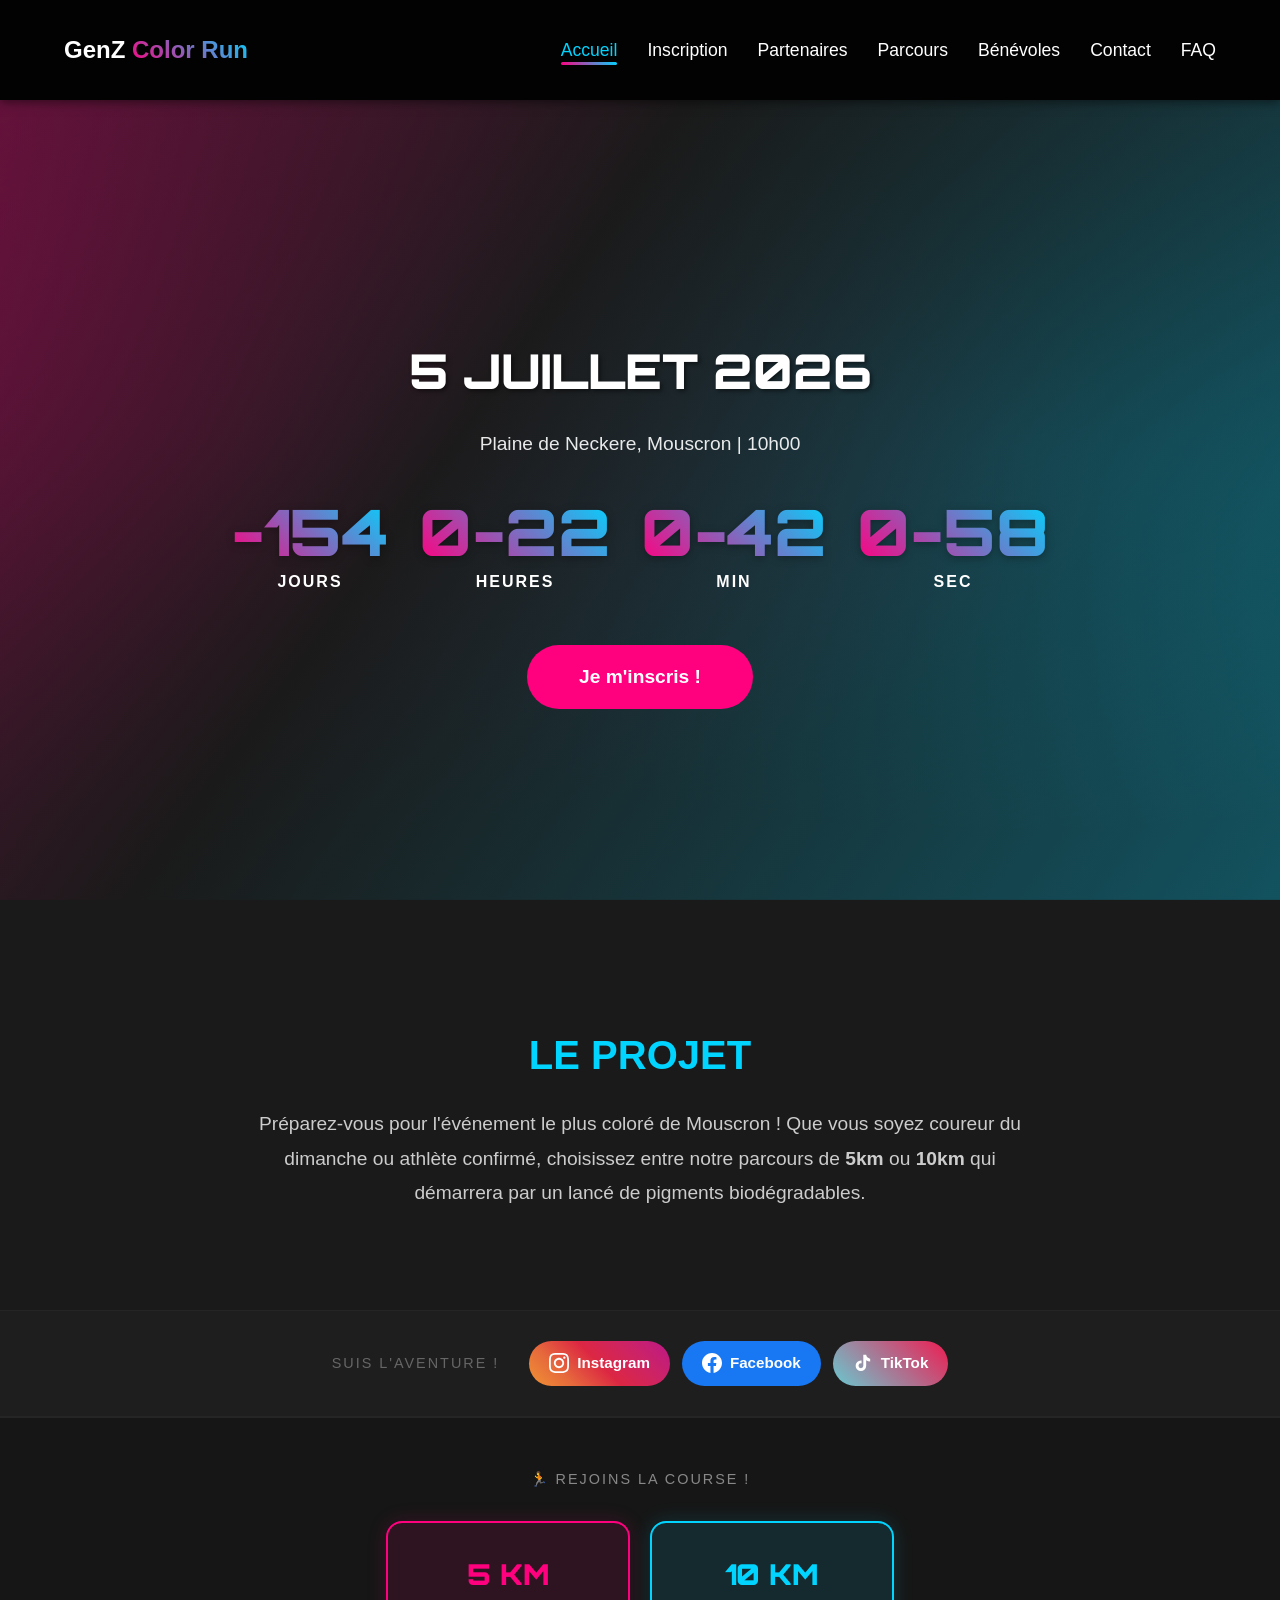
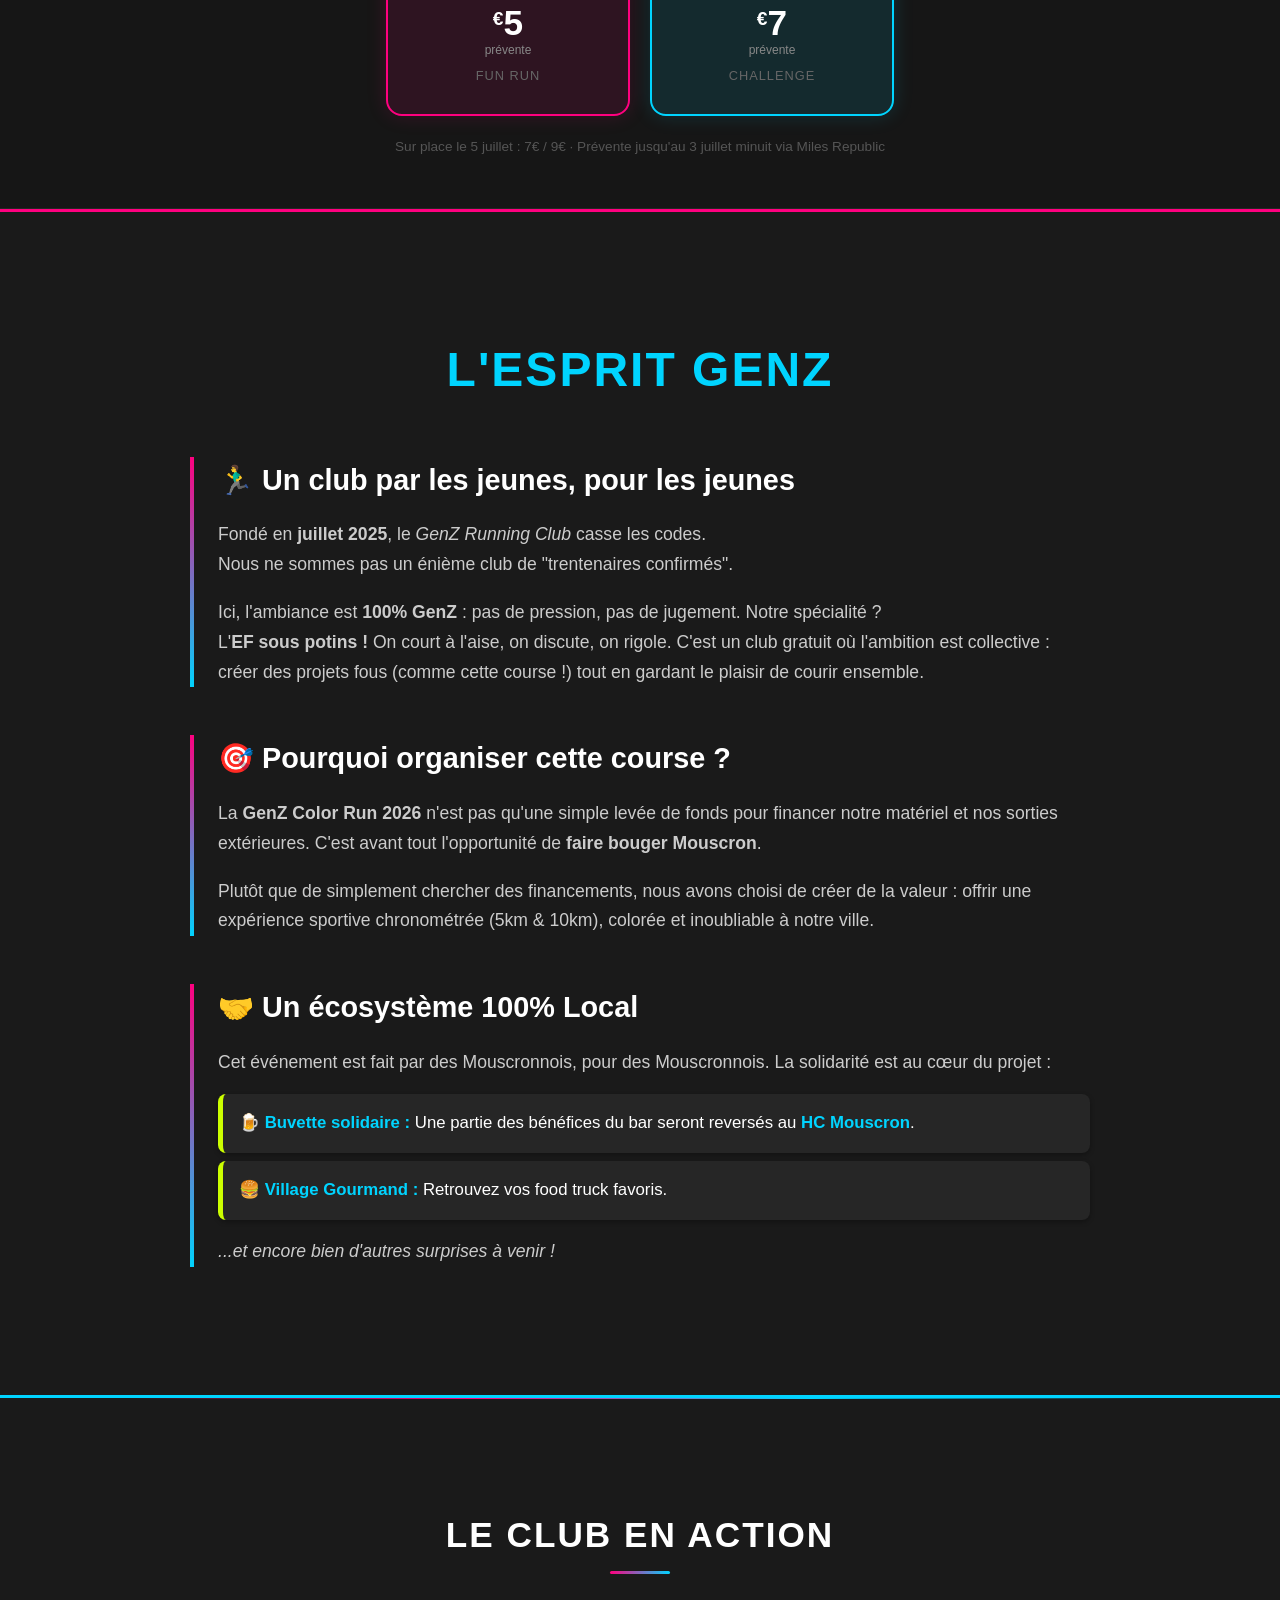
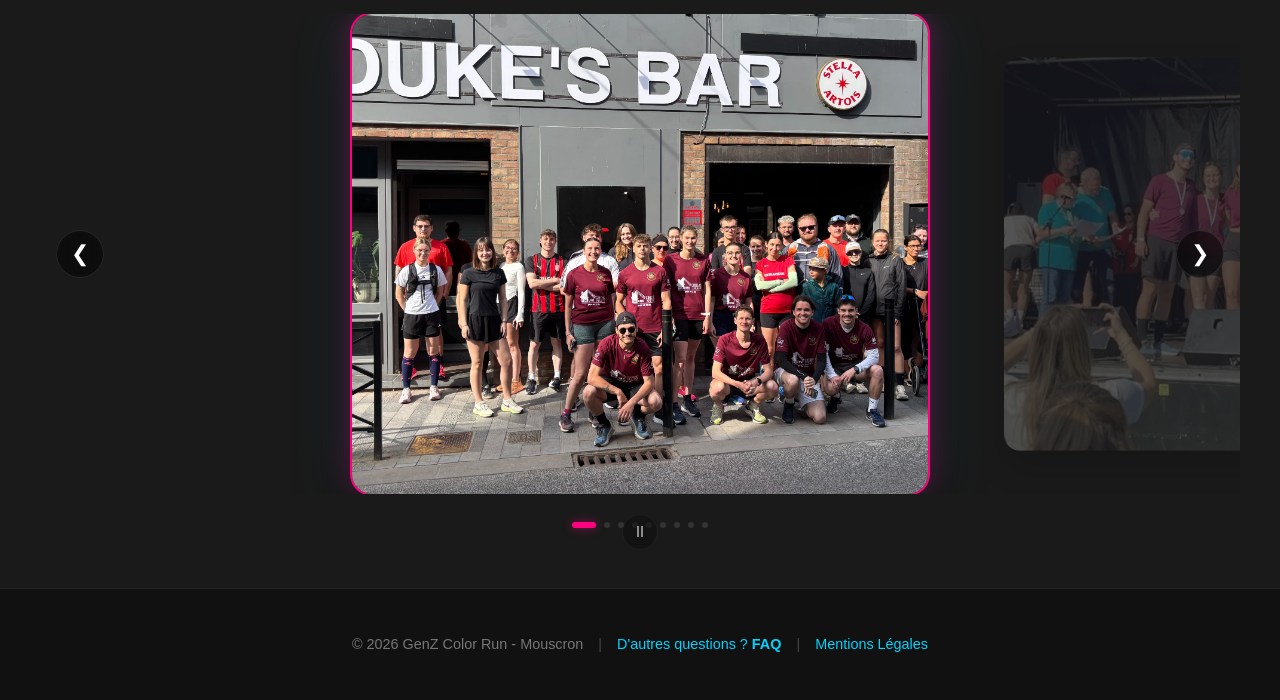
==== commit 1dae4bb0: "Update index.html" ====
--- a/index.html
+++ b/index.html
@@ -147,7 +147,7 @@
                     <svg width="20" height="20" viewBox="0 0 24 24" fill="currentColor"><path d="M12 2.163c3.204 0 3.584.012 4.85.07 3.252.148 4.771 1.691 4.919 4.919.058 1.265.069 1.645.069 4.849 0 3.205-.012 3.584-.069 4.849-.149 3.225-1.664 4.771-4.919 4.919-1.266.058-1.644.07-4.85.07-3.204 0-3.584-.012-4.849-.07-3.26-.149-4.771-1.699-4.919-4.92-.058-1.265-.07-1.644-.07-4.849 0-3.204.013-3.583.07-4.849.149-3.227 1.664-4.771 4.919-4.919 1.266-.057 1.645-.069 4.849-.069zm0-2.163c-3.259 0-3.667.014-4.947.072-4.358.2-6.78 2.618-6.98 6.98-.059 1.281-.073 1.689-.073 4.948 0 3.259.014 3.668.072 4.948.2 4.358 2.618 6.78 6.98 6.98 1.281.058 1.689.072 4.948.072 3.259 0 3.668-.014 4.948-.072 4.354-.2 6.782-2.618 6.979-6.98.059-1.28.073-1.689.073-4.948 0-3.259-.014-3.667-.072-4.947-.196-4.354-2.617-6.78-6.979-6.98-1.281-.059-1.69-.073-4.949-.073zm0 5.838c-3.403 0-6.162 2.759-6.162 6.162s2.759 6.163 6.162 6.163 6.162-2.759 6.162-6.163c0-3.403-2.759-6.162-6.162-6.162zm0 10.162c-2.209 0-4-1.79-4-4 0-2.209 1.791-4 4-4s4 1.791 4 4c0 2.21-1.791 4-4 4zm6.406-11.845c-.796 0-1.441.645-1.441 1.44s.645 1.44 1.441 1.44c.795 0 1.439-.645 1.439-1.44s-.644-1.44-1.439-1.44z"/></svg>
                     Instagram
                 </a>
-                <a href="https://www.facebook.com/profile.php?id=61579503216995&locale=fr_FR" target="_blank" rel="noopener" class="social-home-btn facebook">
+                <a href="https://www.facebook.com/profile.php?id=61579503216995" target="_blank" rel="noopener" class="social-home-btn facebook">
                     <svg width="20" height="20" viewBox="0 0 24 24" fill="currentColor"><path d="M24 12.073c0-6.627-5.373-12-12-12s-12 5.373-12 12c0 5.99 4.388 10.954 10.125 11.854v-8.385H7.078v-3.47h3.047V9.43c0-3.007 1.792-4.669 4.533-4.669 1.312 0 2.686.235 2.686.235v2.953H15.83c-1.491 0-1.956.925-1.956 1.874v2.25h3.328l-.532 3.47h-2.796v8.385C19.612 23.027 24 18.062 24 12.073z"/></svg>
                     Facebook
                 </a>
@@ -175,7 +175,7 @@
                     <div class="hpc-tag">Challenge</div>
                 </a>
             </div>
-            <p class="home-pricing-note">Sur place le 5 juillet : 7€ / 9€ · Prévente jusqu'au 2 juillet via Chronolab</p>
+            <p class="home-pricing-note">Sur place le 5 juillet : 7€ / 9€ · Prévente jusqu'au 3 juillet minuit via Miles Republic</p>
         </div>
     </section>
 
@@ -245,15 +245,15 @@
 
             <div class="carousel-window">
                 <div class="carousel-track">
-                    <div class="slide"><img src="assets/breakfast.webp" alt="Action 0" loading="lazy"></div>
-                    <div class="slide"><img src="assets/image_1.webp" alt="Action 1" loading="lazy"></div>
-                    <div class="slide"><img src="assets/image_3.webp" alt="Action 2" loading="lazy"></div>
-                    <div class="slide"><img src="assets/zzz.webp" alt="Action 23" loading="lazy"></div>
-                    <div class="slide"><img src="assets/image_4.webp" alt="Action 3" loading="lazy"></div>
-                    <div class="slide"><img src="assets/image_5.webp" alt="Action 4" loading="lazy"></div>
-                    <div class="slide"><img src="assets/image_6.webp" alt="Action 5" loading="lazy"></div>
-                    <div class="slide"><img src="assets/image_7.webp" alt="Action 6" loading="lazy"></div>
-                    <div class="slide"><img src="assets/image_8.webp" alt="Action 7" loading="lazy"></div>
+                    <div class="slide"><img src="assets/breakfast.webp" alt="Action 1" loading="lazy"></div>
+                    <div class="slide"><img src="assets/image_1.webp" alt="Action 2" loading="lazy"></div>
+                    <div class="slide"><img src="assets/image_3.webp" alt="Action 3" loading="lazy"></div>
+                    <div class="slide"><img src="assets/zzz.webp" alt="Action 4" loading="lazy"></div>
+                    <div class="slide"><img src="assets/image_4.webp" alt="Action 5" loading="lazy"></div>
+                    <div class="slide"><img src="assets/image_5.webp" alt="Action 6" loading="lazy"></div>
+                    <div class="slide"><img src="assets/image_6.webp" alt="Action 7" loading="lazy"></div>
+                    <div class="slide"><img src="assets/image_7.webp" alt="Action 8" loading="lazy"></div>
+                    <div class="slide"><img src="assets/image_8.webp" alt="Action 9" loading="lazy"></div>
                 </div>
             </div>
         </div>
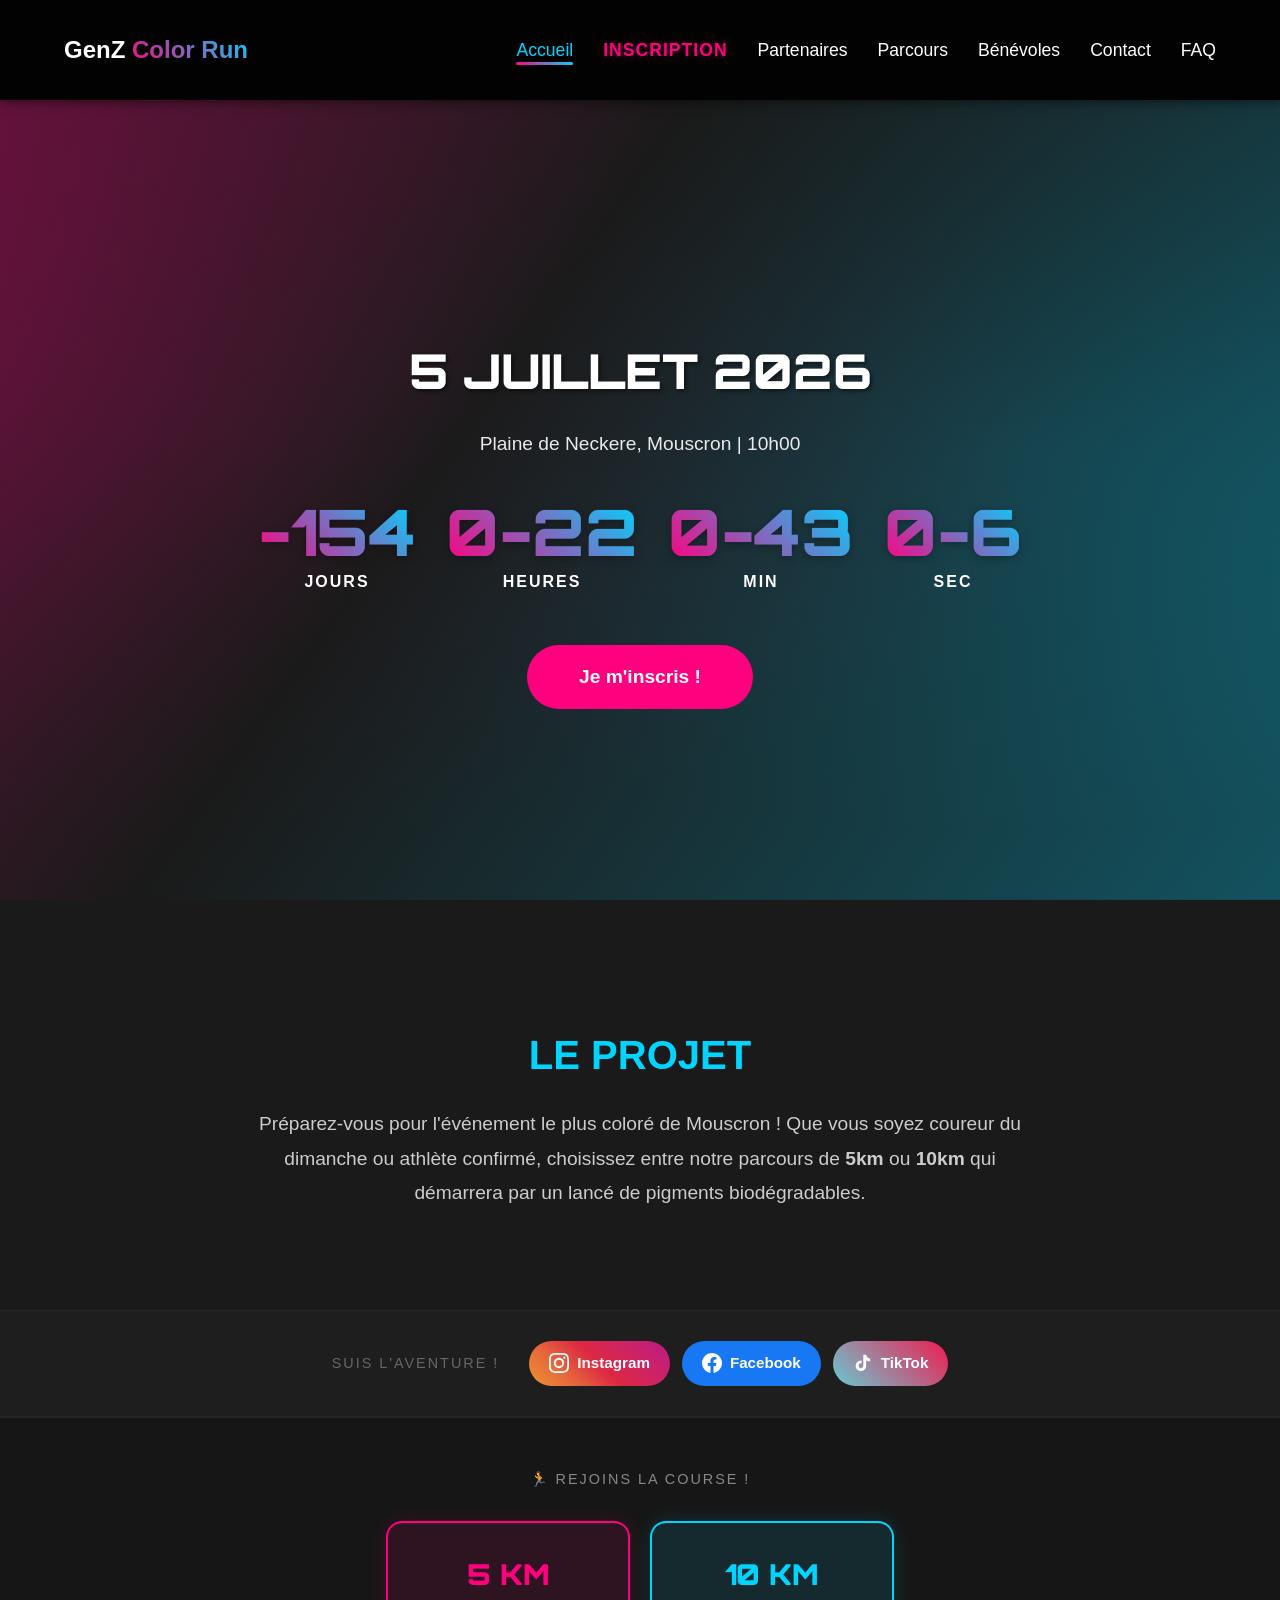
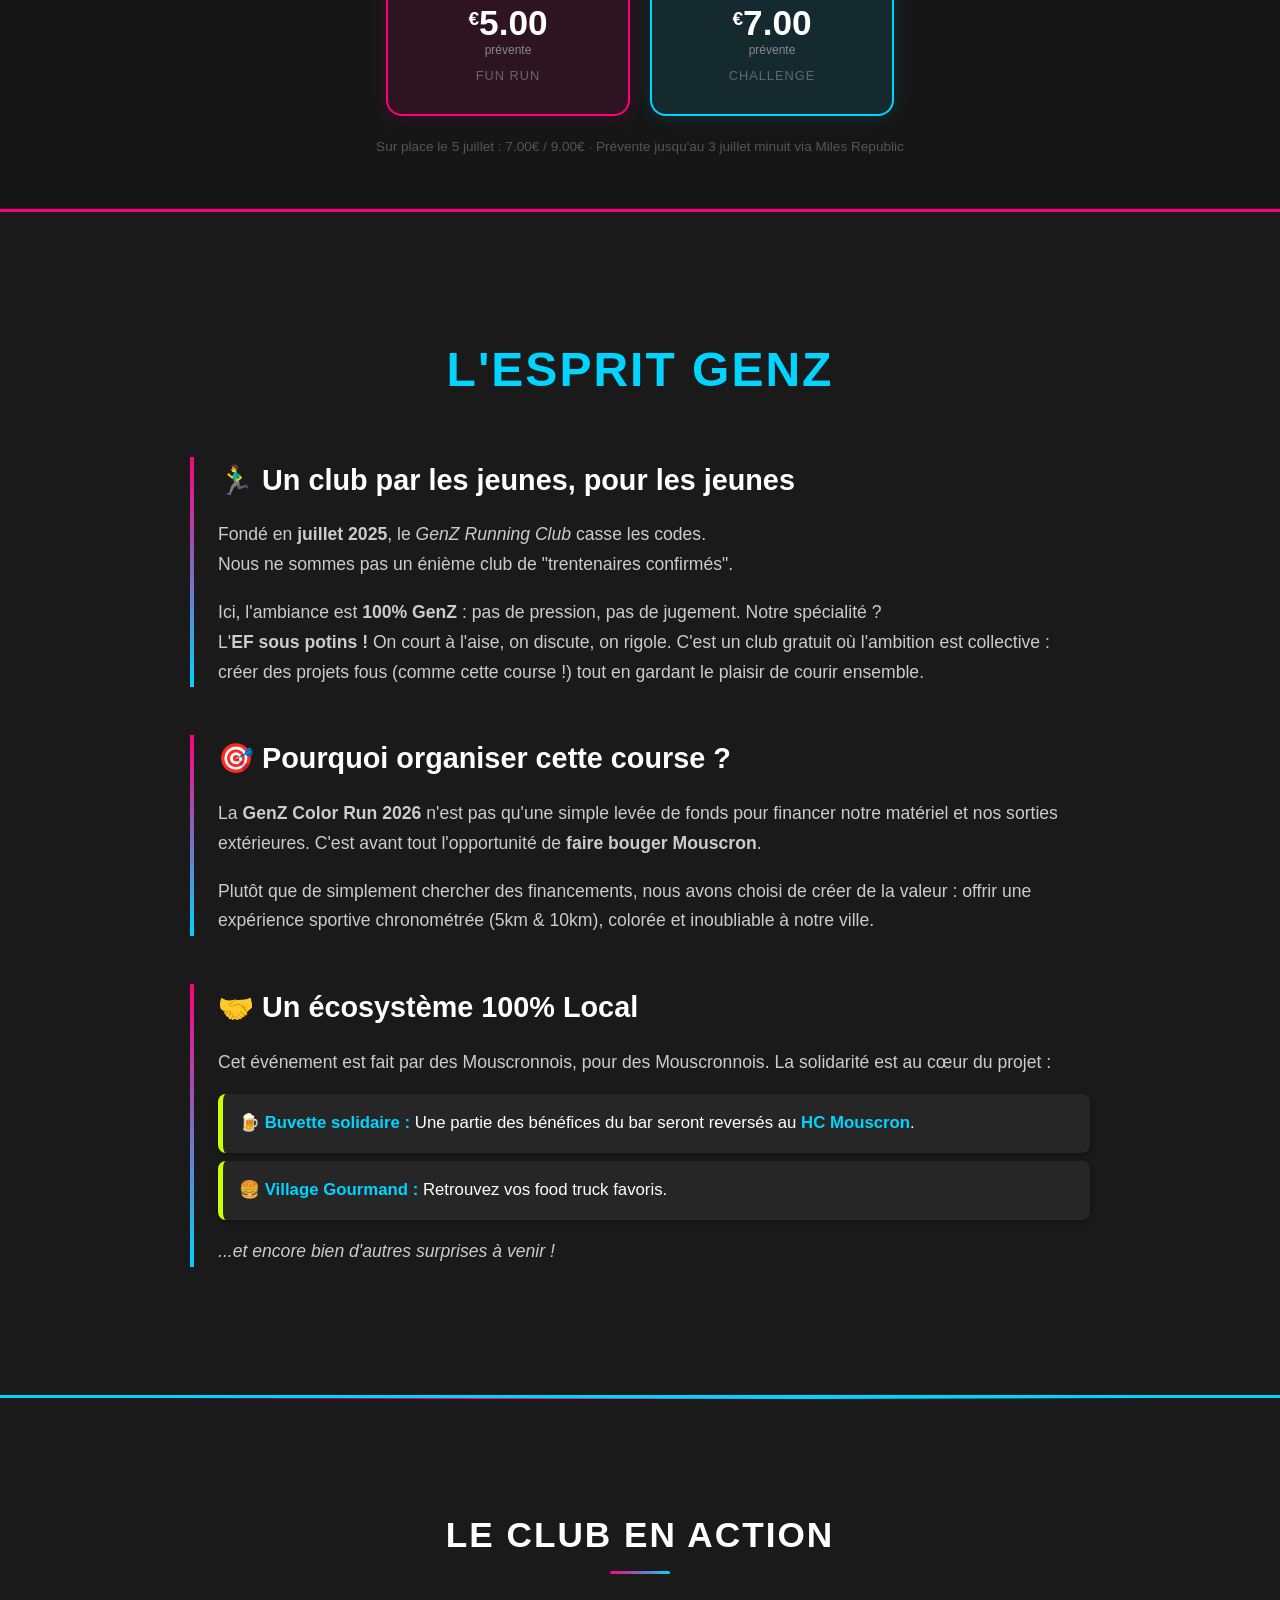
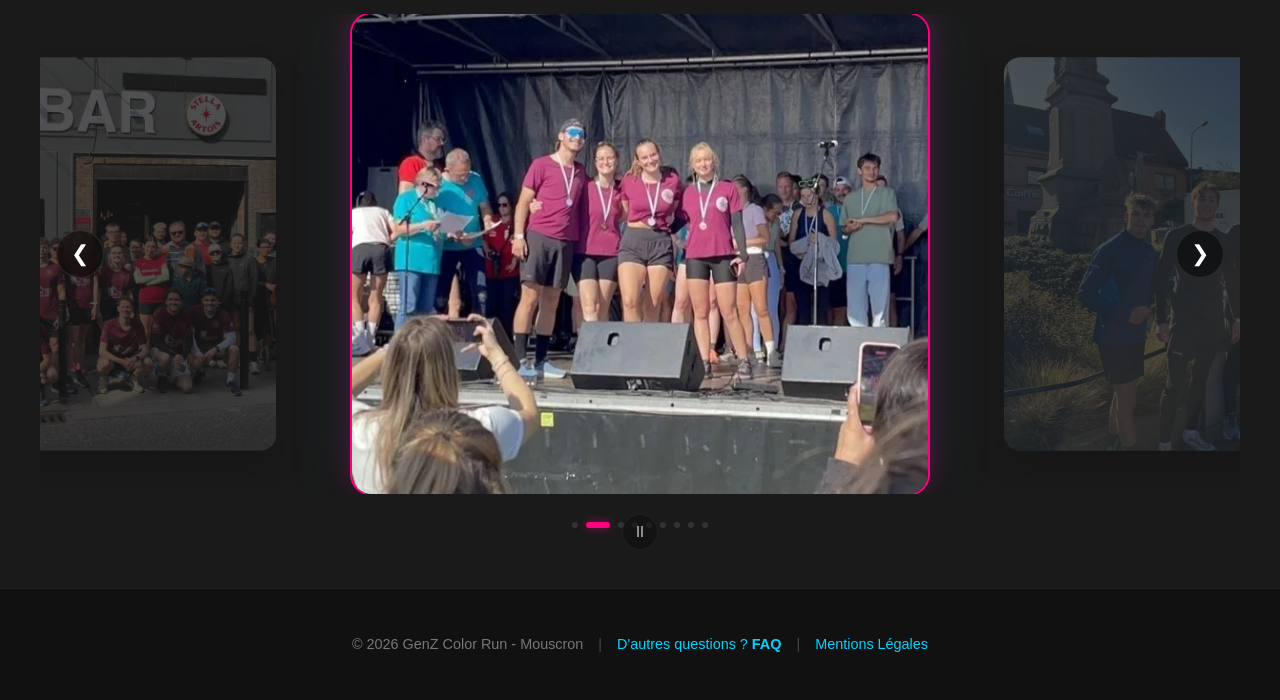
==== commit f0cf7d37: "inscriptions - sponsors" ====
--- a/index.html
+++ b/index.html
@@ -59,20 +59,20 @@
             {
                 "@type": "Offer",
                 "name": "Fun Run 5km — Prévente",
-                "price": "5",
+                "price": "5.00",
                 "priceCurrency": "EUR",
                 "validThrough": "2026-07-02",
                 "availability": "https://schema.org/InStock",
-                "url": "https://genzcolorrun.netlify.app/inscription"
+                "url": "https://fr.milesrepublic.com/event/gen-z-color-run-17339#course"
             },
             {
                 "@type": "Offer",
                 "name": "Challenge 10km — Prévente",
-                "price": "7",
+                "price": "7.00",
                 "priceCurrency": "EUR",
                 "validThrough": "2026-07-02",
                 "availability": "https://schema.org/InStock",
-                "url": "https://genzcolorrun.netlify.app/inscription"
+                "url": "https://fr.milesrepublic.com/event/gen-z-color-run-17339#course"
             }
         ],
         "image": "https://genzcolorrun.netlify.app/assets/og_image.png",
@@ -94,7 +94,7 @@
 
         <ul class="nav-links">
             <li><a href="index.html" class="active">Accueil</a></li>
-            <li><a href="inscription.html">Inscription</a></li>
+            <li><a href="inscription.html" class="nav-special">Inscription</a></li>
             <li><a href="partenaires.html">Partenaires</a></li>
             <li><a href="parcours.html">Parcours</a></li>
             <li><a href="benevoles.html">Bénévoles</a></li>
@@ -138,7 +138,6 @@
             un lancé de pigments biodégradables.</p>
     </section>
 
-
     <section class="socials-home">
         <div class="socials-home-inner">
             <p class="socials-label">Suis l'aventure !</p>
@@ -159,23 +158,22 @@
         </div>
     </section>
 
-
     <section class="home-pricing">
         <div class="home-pricing-inner">
             <p class="home-pricing-label">🏃 Rejoins la course !</p>
             <div class="home-pricing-cards">
-                <a href="inscription.html" class="home-price-card home-price-pink">
+                <a href="https://fr.milesrepublic.com/event/gen-z-color-run-17339#course" target="_blank" class="home-price-card home-price-pink">
                     <div class="hpc-distance">5 KM</div>
-                    <div class="hpc-price"><span class="hpc-currency">€</span>5 <span class="hpc-period">prévente</span></div>
+                    <div class="hpc-price"><span class="hpc-currency">€</span>5.00 <span class="hpc-period">prévente</span></div>
                     <div class="hpc-tag">Fun Run</div>
                 </a>
-                <a href="inscription.html" class="home-price-card home-price-blue">
+                <a href="https://fr.milesrepublic.com/event/gen-z-color-run-17339#course" target="_blank" class="home-price-card home-price-blue">
                     <div class="hpc-distance">10 KM</div>
-                    <div class="hpc-price"><span class="hpc-currency">€</span>7 <span class="hpc-period">prévente</span></div>
+                    <div class="hpc-price"><span class="hpc-currency">€</span>7.00 <span class="hpc-period">prévente</span></div>
                     <div class="hpc-tag">Challenge</div>
                 </a>
             </div>
-            <p class="home-pricing-note">Sur place le 5 juillet : 7€ / 9€ · Prévente jusqu'au 3 juillet minuit via Miles Republic</p>
+            <p class="home-pricing-note">Sur place le 5 juillet : 7.00€ / 9.00€ · Prévente jusqu'au 3 juillet minuit via Miles Republic</p>
         </div>
     </section>
 
@@ -235,13 +233,11 @@
             <button class="carousel-btn prev-btn">❮</button>
             <button class="carousel-btn next-btn">❯</button>
 
-
             <!-- Bouton Pause/Reprendre -->
             <button class="carousel-btn pause-btn" aria-pressed="false" aria-label="Mettre en pause"
                 title="Mettre en pause">
                 ⏸
             </button>
-
 
             <div class="carousel-window">
                 <div class="carousel-track">
@@ -271,6 +267,8 @@
 
     <script src="script/script.js"></script>
     <script src="script/home.js"></script>
+
+    
 </body>
 
 </html>
--- a/styles/style.css
+++ b/styles/style.css
@@ -267,4 +267,48 @@
 @media (max-width: 480px) {
     .mc-val { font-size: 1.1rem; }
     .mc-item { min-width: 38px; padding: 5px 8px; }
+}
+
+/* Effet spécial pour le lien Inscription dans le menu */
+.nav-links li a.nav-special {
+    color: var(--primary); /* Rose par défaut */
+    font-weight: 800;
+    text-transform: uppercase;
+    letter-spacing: 1px;
+    text-shadow: 0 0 8px rgba(255, 0, 127, 0.3);
+    animation: pulseInscription 2s infinite;
+    position: relative;
+}
+
+/* On change le dégradé du soulignement pour celui-ci */
+.nav-links li a.nav-special::after {
+    background: linear-gradient(45deg, var(--secondary), var(--primary));
+    height: 4px;
+}
+
+/* Animation de pulsation douce */
+@keyframes pulseInscription {
+    0% {
+        text-shadow: 0 0 5px rgba(255, 0, 127, 0.5);
+        transform: scale(1);
+    }
+    50% {
+        text-shadow: 0 0 15px var(--primary), 0 0 25px var(--primary);
+        color: var(--light); /* Devient blanc brillant au milieu du cycle */
+        transform: scale(1.05);
+    }
+    100% {
+        text-shadow: 0 0 5px rgba(255, 0, 127, 0.5);
+        transform: scale(1);
+    }
+}
+
+/* Mobile : On s'assure que ça reste lisible */
+@media (max-width: 768px) {
+    .nav-links li a.nav-special {
+        font-size: 1.8rem; /* Plus gros dans le menu burger */
+        animation: none; /* On stoppe l'animation sur mobile pour éviter la distraction */
+        color: var(--primary);
+        text-shadow: 0 0 10px var(--primary);
+    }
 }
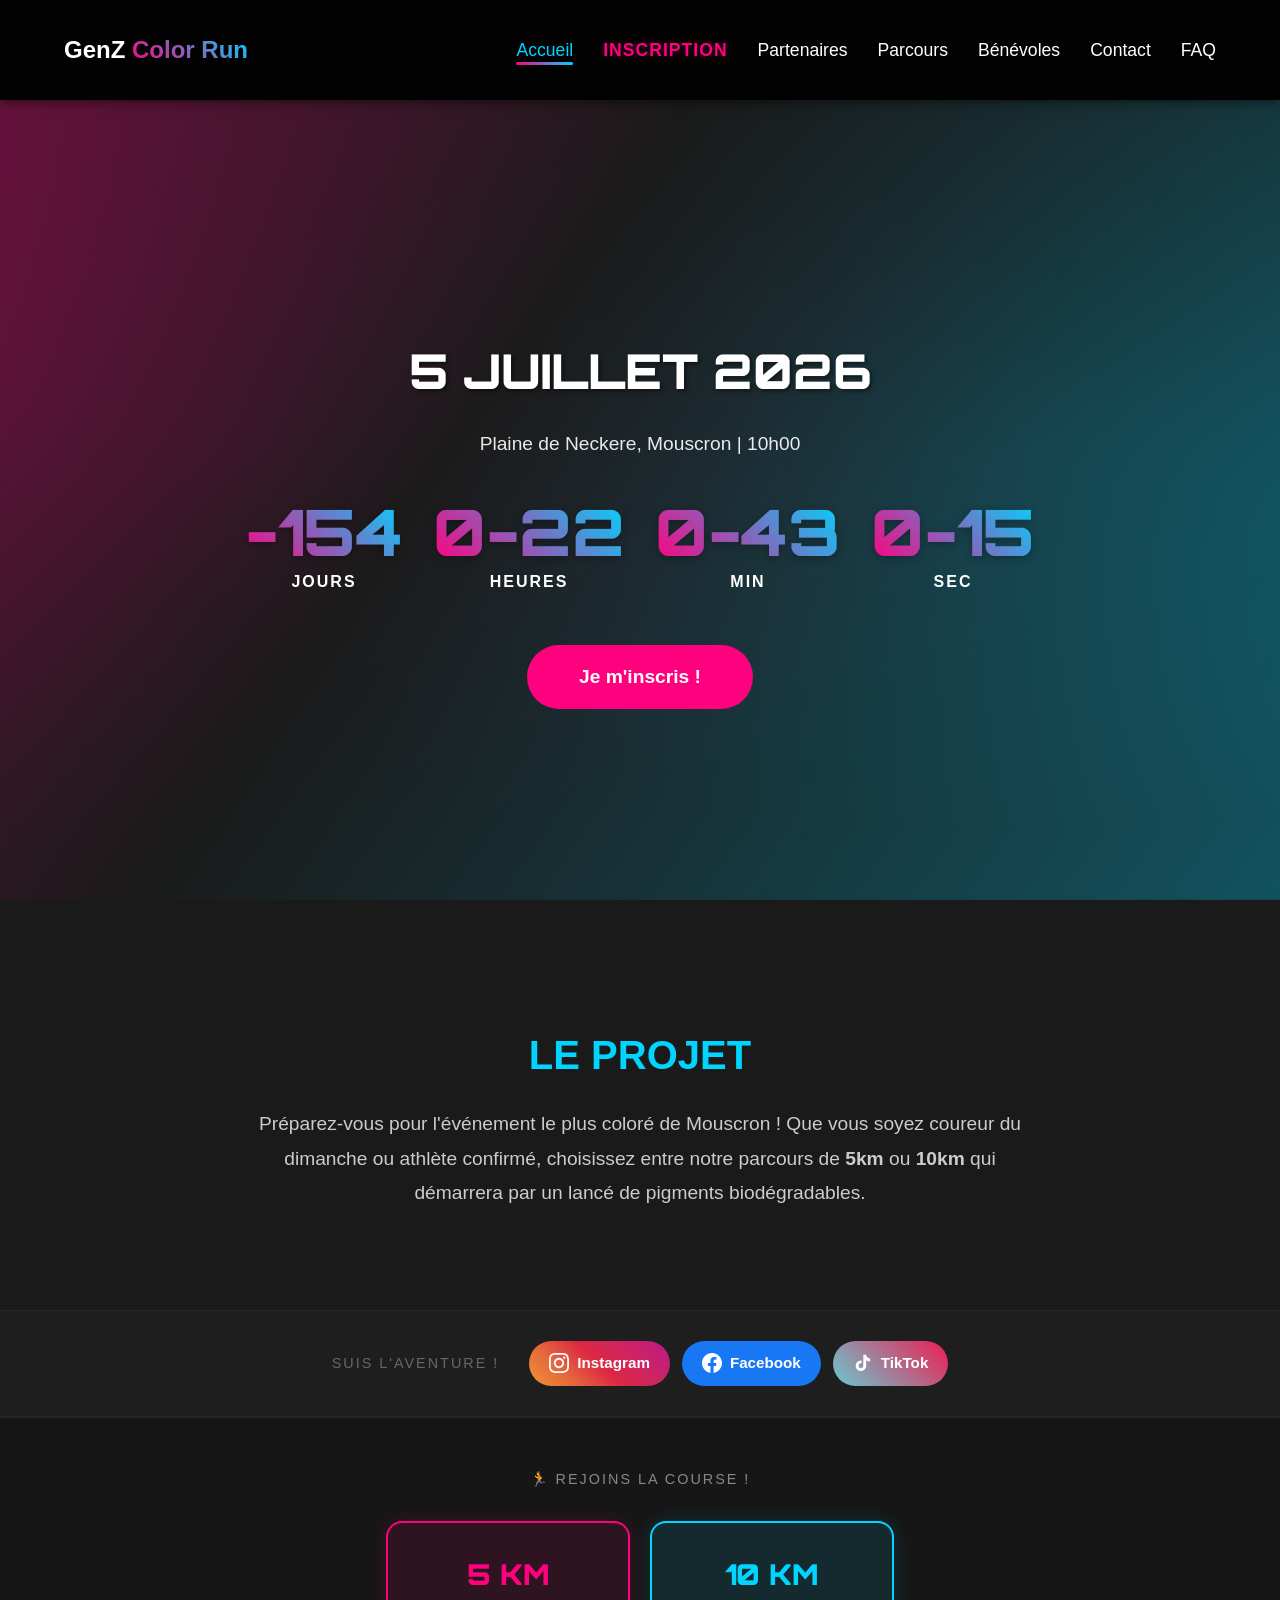
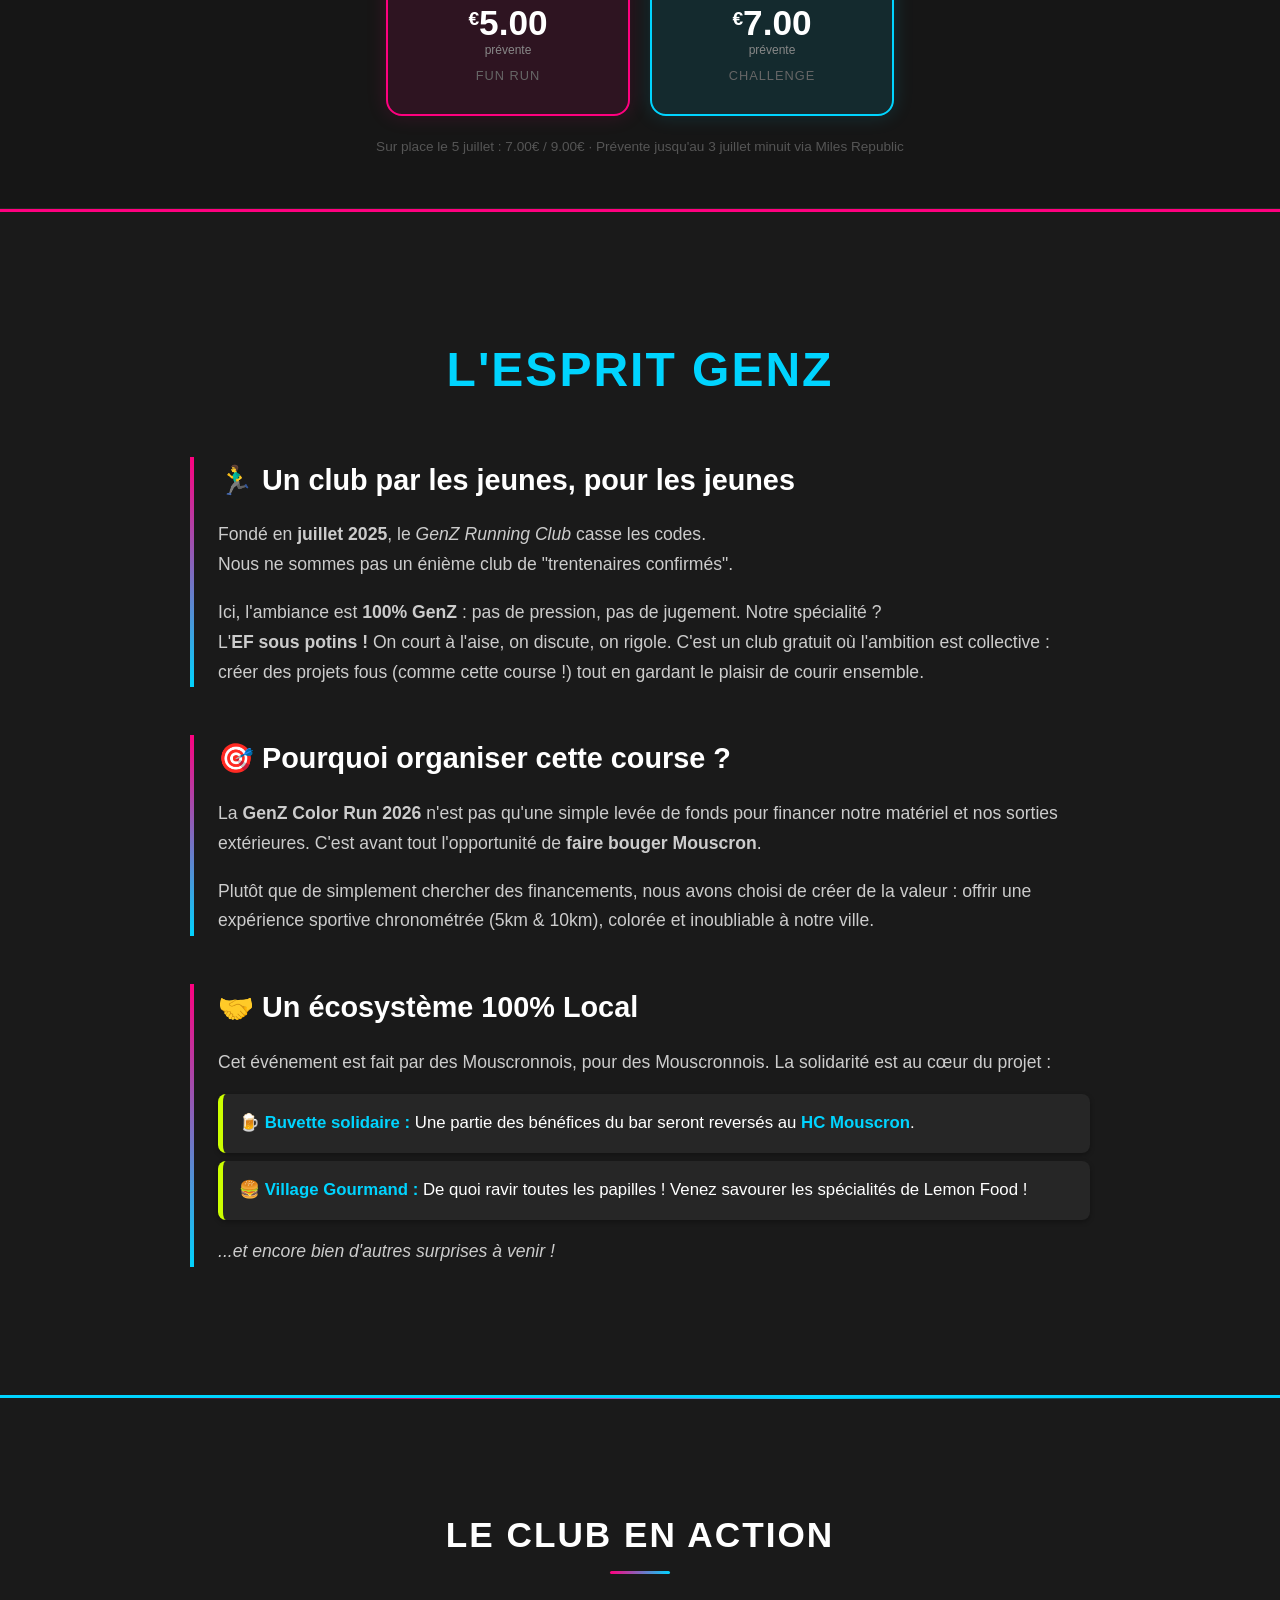
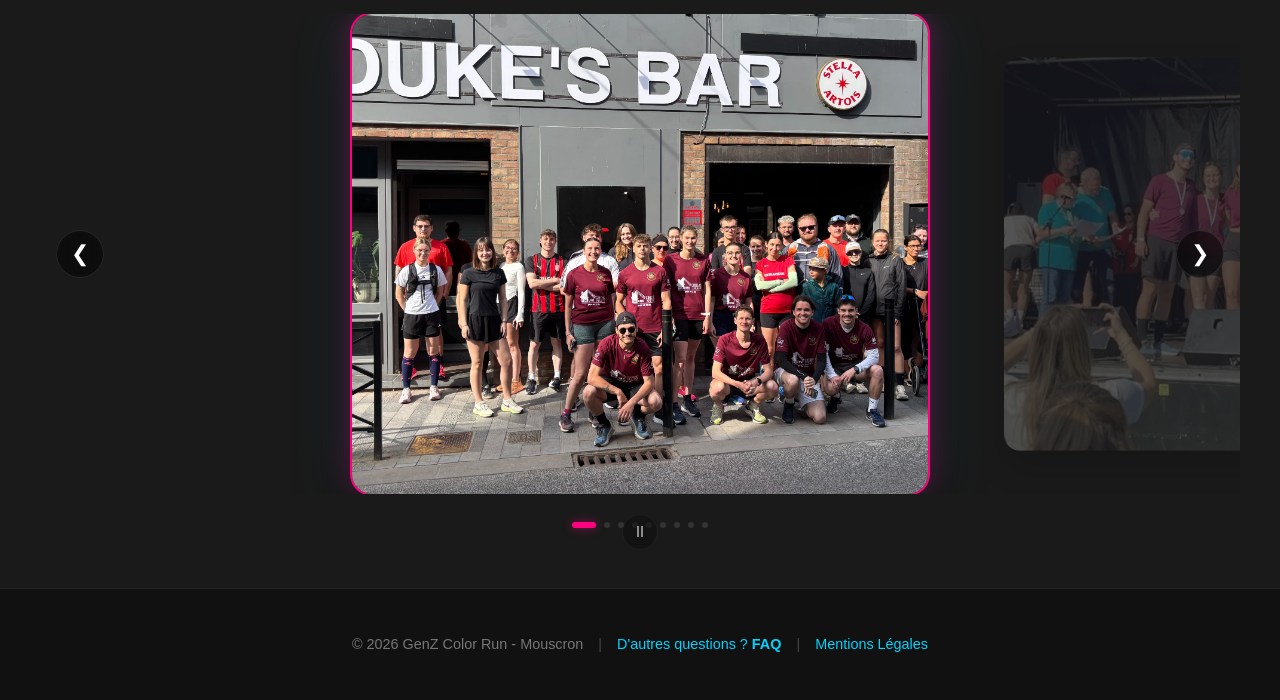
==== commit c2aa1319: "all fruit" ====
--- a/index.html
+++ b/index.html
@@ -218,7 +218,7 @@
                     <ul class="partners-list">
                         <li>🍺 <strong>Buvette solidaire :</strong> Une partie des bénéfices du bar seront reversés au
                             <strong>HC Mouscron</strong>.</li>
-                        <li>🍔 <strong>Village Gourmand :</strong> Retrouvez vos food truck favoris.</li>
+                        <li>🍔 <strong>Village Gourmand :</strong> De quoi ravir toutes les papilles ! Venez savourer les spécialités de Lemon Food !</li>
                     </ul>
                     <p><em>...et encore bien d'autres surprises à venir !</em></p>
                 </div>
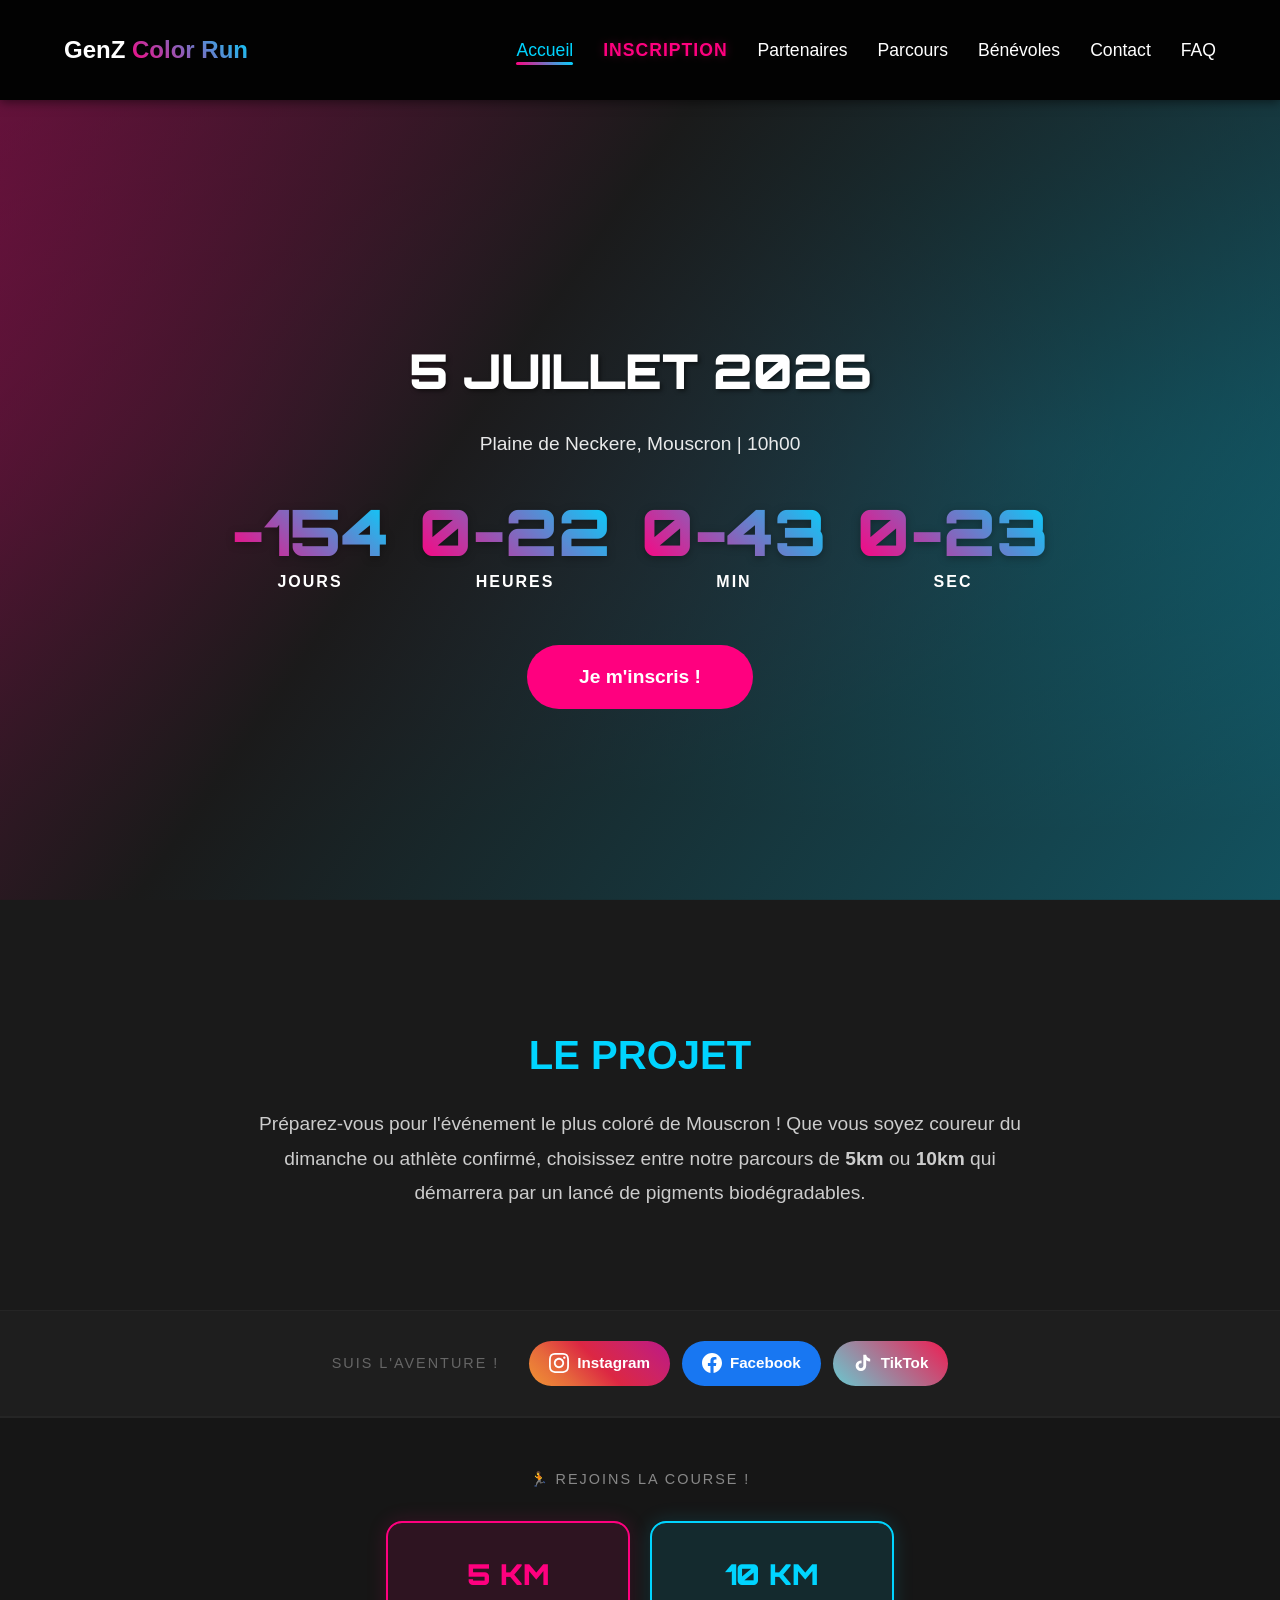
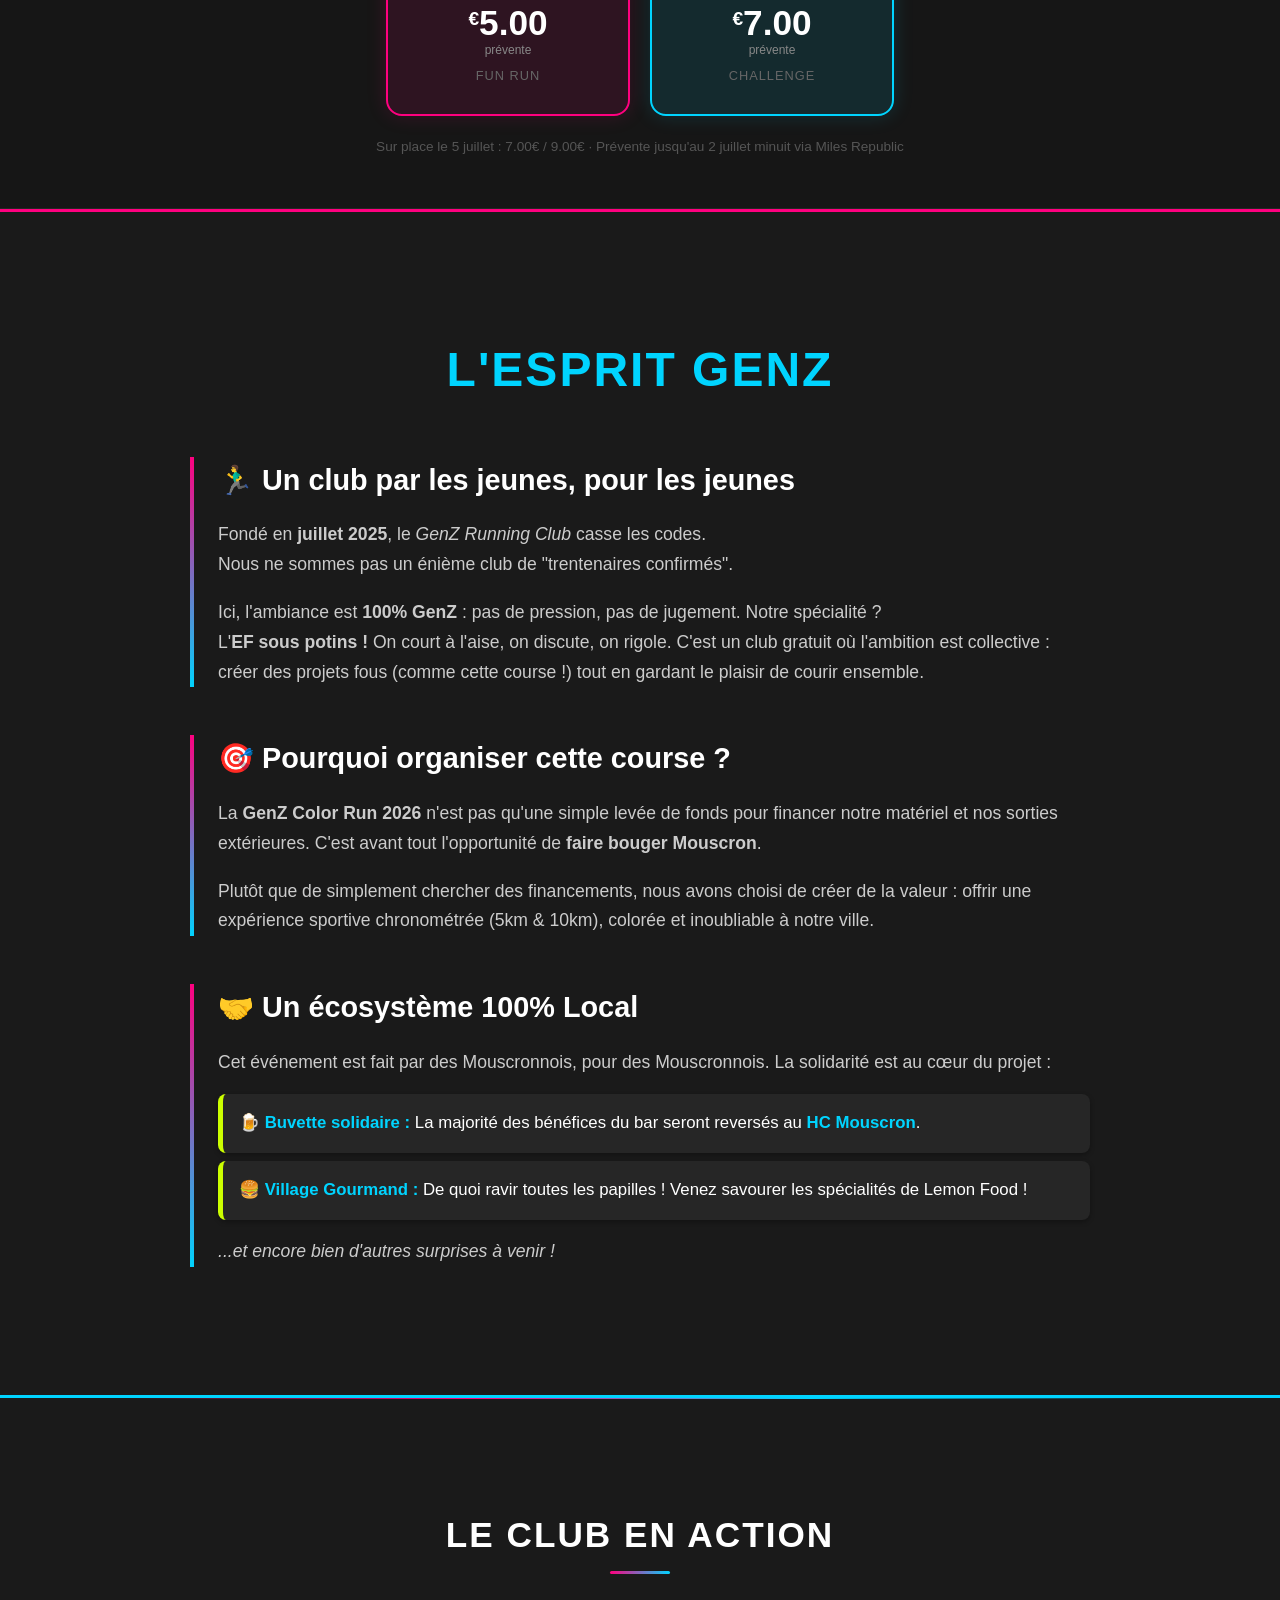
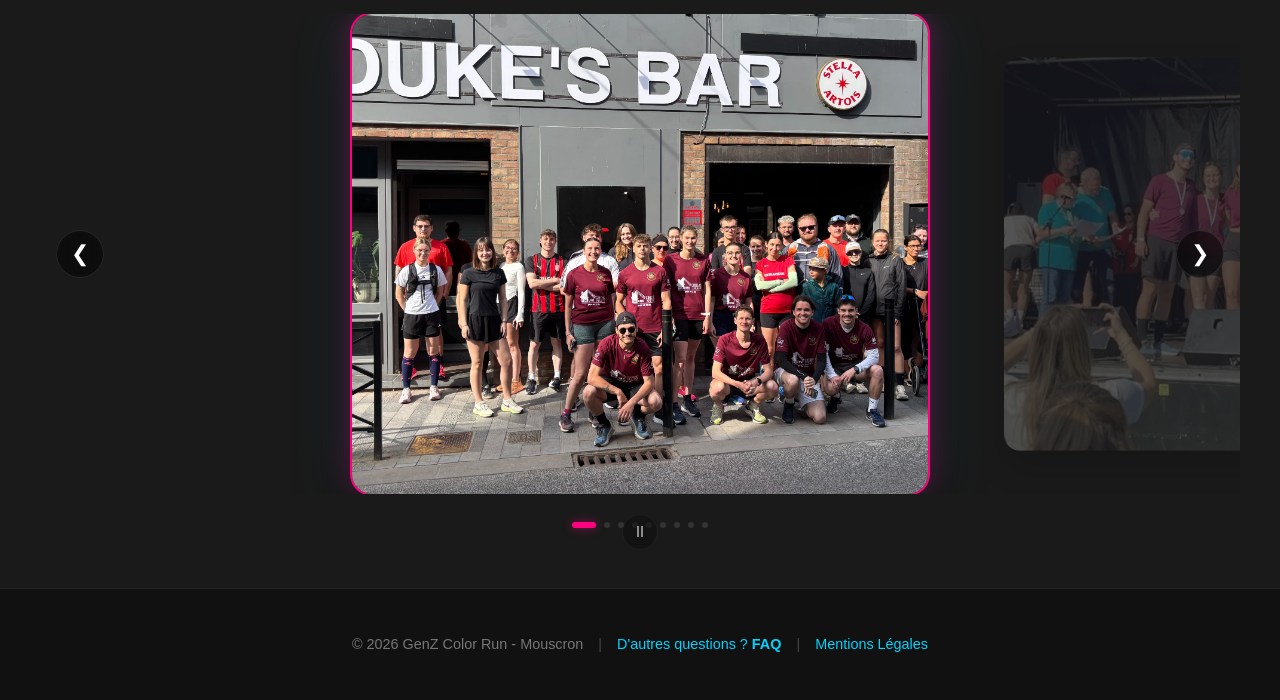
==== commit 3c1498e1: "mouscron" ====
--- a/index.html
+++ b/index.html
@@ -173,7 +173,7 @@
                     <div class="hpc-tag">Challenge</div>
                 </a>
             </div>
-            <p class="home-pricing-note">Sur place le 5 juillet : 7.00€ / 9.00€ · Prévente jusqu'au 3 juillet minuit via Miles Republic</p>
+            <p class="home-pricing-note">Sur place le 5 juillet : 7.00€ / 9.00€ · Prévente jusqu'au 2 juillet minuit via Miles Republic</p>
         </div>
     </section>
 
@@ -216,7 +216,7 @@
                         projet :
                     </p>
                     <ul class="partners-list">
-                        <li>🍺 <strong>Buvette solidaire :</strong> Une partie des bénéfices du bar seront reversés au
+                        <li>🍺 <strong>Buvette solidaire :</strong> La majorité des bénéfices du bar seront reversés au
                             <strong>HC Mouscron</strong>.</li>
                         <li>🍔 <strong>Village Gourmand :</strong> De quoi ravir toutes les papilles ! Venez savourer les spécialités de Lemon Food !</li>
                     </ul>
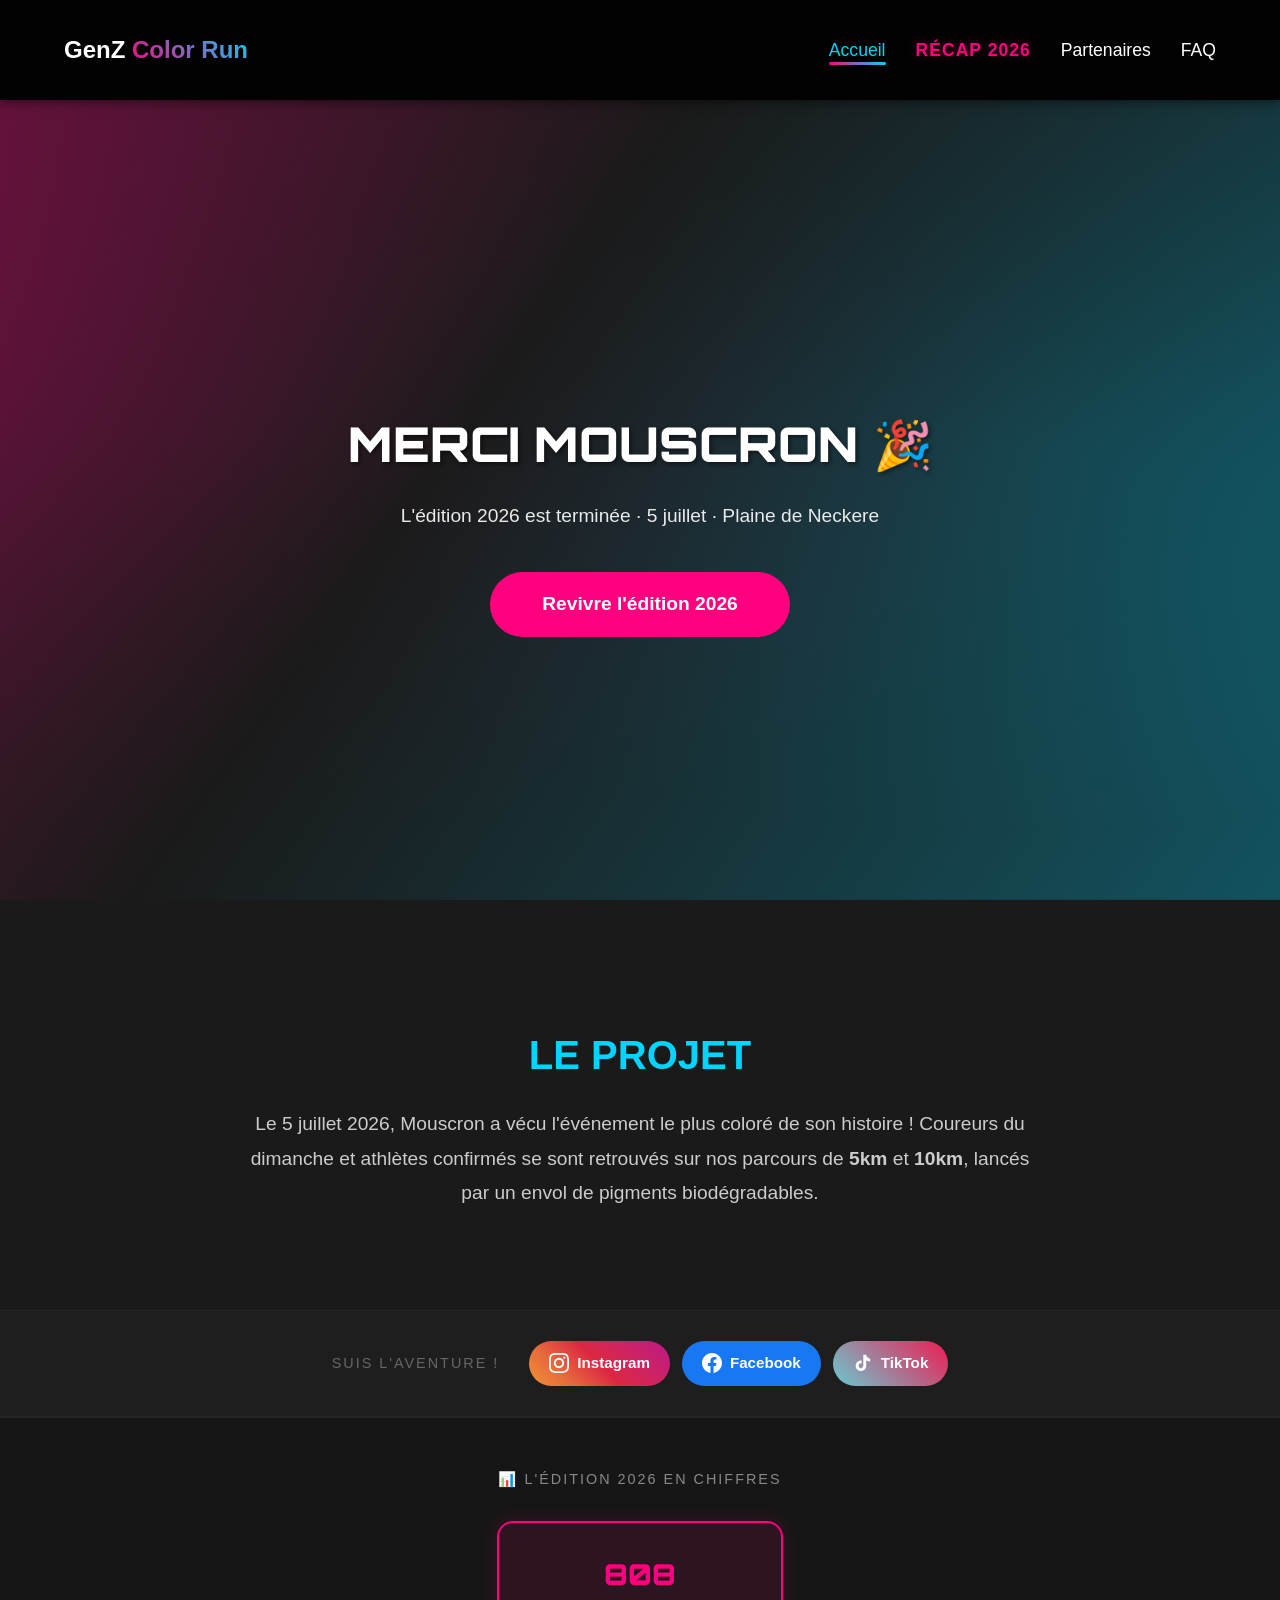
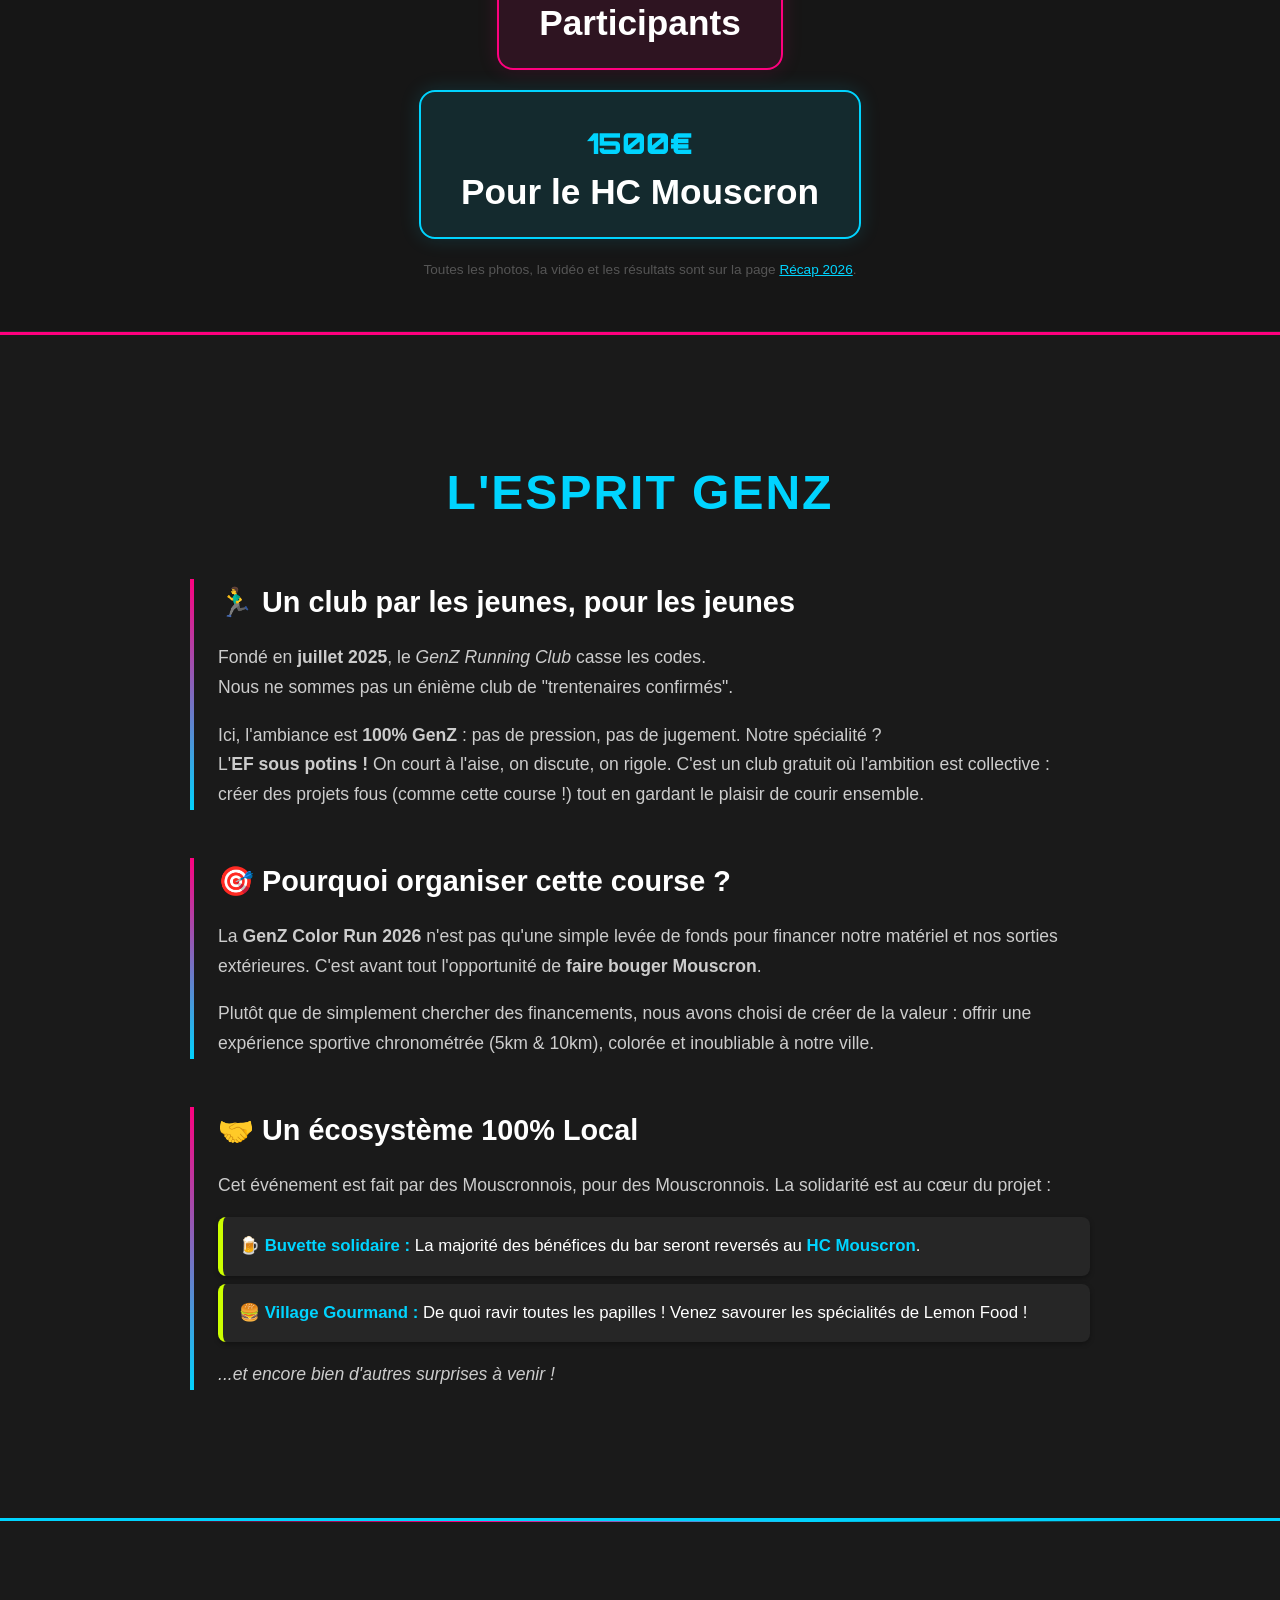
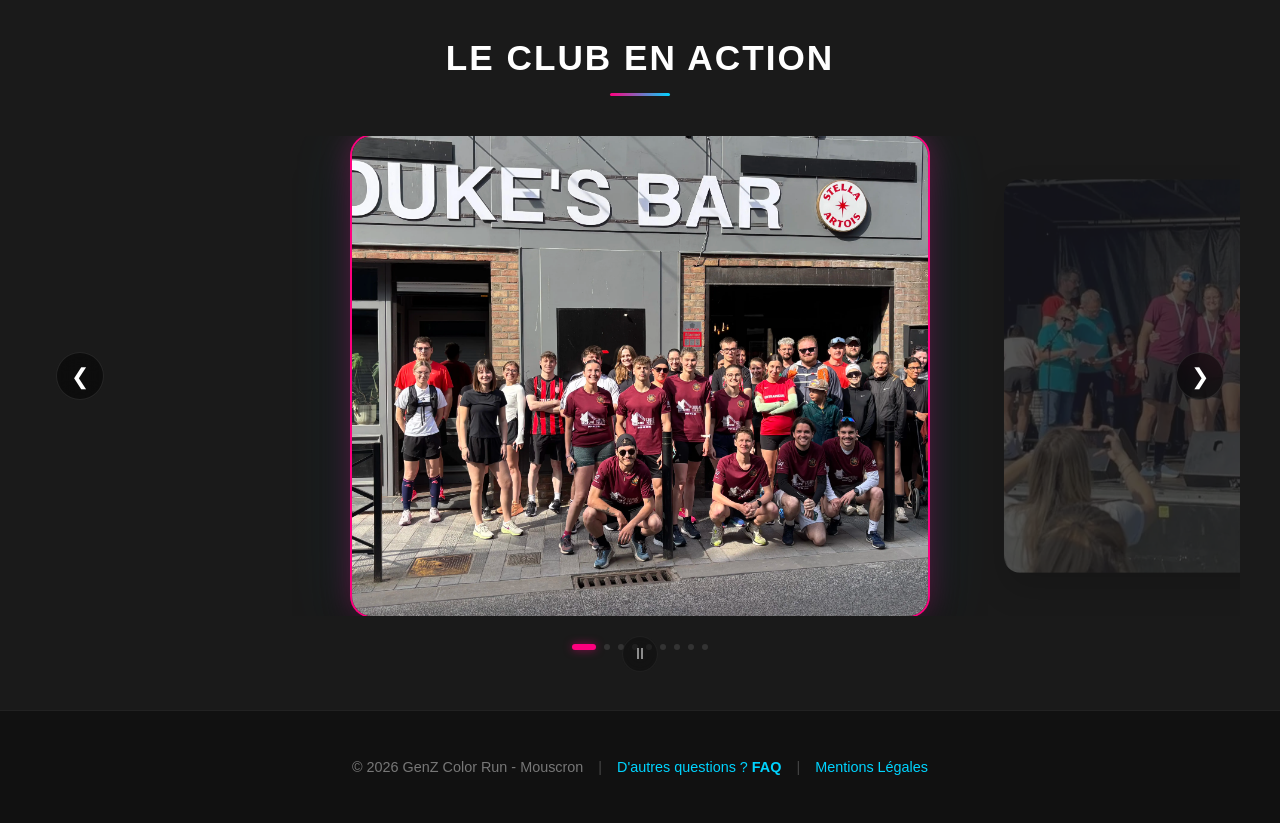
==== commit 4fd2ddd9: "recap" ====
--- a/index.html
+++ b/index.html
@@ -13,14 +13,14 @@
     <link rel="shortcut icon" href="assets/favicon.png">
     <meta name="google-site-verification" content="_7Ntw9c_fZnBCMBBLjQ8_x-yaVT2xuzXqeHrWB30UVs" />
     <meta name="description"
-        content="GenZ Color Run 2026 à Mouscron : 5km, 10km, musique et poudre colorée ! Rejoins l'événement le plus fun de l'année à la Plaine de Neckere.">
+        content="GenZ Color Run 2026 à Mouscron : retour sur l'édition du 5 juillet, 808 participants et une explosion de couleurs à la Plaine de Neckere.">
     <meta name="keywords"
         content="Color Run, Mouscron, Course à pied, 5km, 10km, GenZ, Running Club, Belgique, Fun Run">
     <meta name="author" content="GenZ Running Club">
 
     <meta property="og:title" content="GenZ Color Run 2026 - Mouscron">
     <meta property="og:description"
-        content="Prêt pour la course la plus colorée de l'année ? Inscriptions ouvertes pour le 5km et 10km !">
+        content="Merci Mouscron ! Revis l'édition 2026 de la course la plus colorée de l'année en photos et vidéos.">
     <meta property="og:image" content="https://genzcolorrun.netlify.app/assets/og_image.png">
     <meta property="og:image:width" content="1200">
     <meta property="og:image:height" content="630">
@@ -94,48 +94,26 @@
 
         <ul class="nav-links">
             <li><a href="index.html" class="active">Accueil</a></li>
-            <li><a href="inscription.html" class="nav-special">Inscription</a></li>
+            <li><a href="recap.html" class="nav-special">Récap 2026</a></li>
             <li><a href="partenaires.html">Partenaires</a></li>
-            <li><a href="parcours.html">Parcours</a></li>
-            <li><a href="benevoles.html">Bénévoles</a></li>
-            <li><a href="contact.html">Contact</a></li>
             <li><a href="faq.html">FAQ</a></li>
         </ul>
     </nav>
 
     <header class="hero">
         <div class="hero-content">
-            <h1>5 JUILLET 2026</h1>
-            <p class="location">Plaine de Neckere, Mouscron | 10h00</p>
-
-            <div id="countdown" class="countdown">
-                <div class="time-box">
-                    <span id="days" class="time-number">000</span>
-                    <span class="time-label">Jours</span>
-                </div>
-                <div class="time-box">
-                    <span id="hours" class="time-number">00</span>
-                    <span class="time-label">Heures</span>
-                </div>
-                <div class="time-box">
-                    <span id="minutes" class="time-number">00</span>
-                    <span class="time-label">Min</span>
-                </div>
-                <div class="time-box">
-                    <span id="seconds" class="time-number">00</span>
-                    <span class="time-label">Sec</span>
-                </div>
-            </div>
-
-            <a href="inscription.html" class="btn-main">Je m'inscris !</a>
+            <h1>MERCI MOUSCRON 🎉</h1>
+            <p class="location">L'édition 2026 est terminée · 5 juillet · Plaine de Neckere</p>
+
+            <a href="recap.html" class="btn-main">Revivre l'édition 2026</a>
         </div>
     </header>
 
     <section class="presentation">
         <h2>Le Projet</h2>
-        <p>Préparez-vous pour l'événement le plus coloré de Mouscron ! Que vous soyez coureur du dimanche ou athlète
-            confirmé, choisissez entre notre parcours de <strong>5km</strong> ou <strong>10km</strong> qui démarrera par
-            un lancé de pigments biodégradables.</p>
+        <p>Le 5 juillet 2026, Mouscron a vécu l'événement le plus coloré de son histoire ! Coureurs du dimanche et
+            athlètes confirmés se sont retrouvés sur nos parcours de <strong>5km</strong> et <strong>10km</strong>,
+            lancés par un envol de pigments biodégradables.</p>
     </section>
 
     <section class="socials-home">
@@ -160,20 +138,18 @@
 
     <section class="home-pricing">
         <div class="home-pricing-inner">
-            <p class="home-pricing-label">🏃 Rejoins la course !</p>
+            <p class="home-pricing-label">📊 L'édition 2026 en chiffres</p>
             <div class="home-pricing-cards">
-                <a href="https://fr.milesrepublic.com/event/gen-z-color-run-17339#course" target="_blank" class="home-price-card home-price-pink">
-                    <div class="hpc-distance">5 KM</div>
-                    <div class="hpc-price"><span class="hpc-currency">€</span>5.00 <span class="hpc-period">prévente</span></div>
-                    <div class="hpc-tag">Fun Run</div>
-                </a>
-                <a href="https://fr.milesrepublic.com/event/gen-z-color-run-17339#course" target="_blank" class="home-price-card home-price-blue">
-                    <div class="hpc-distance">10 KM</div>
-                    <div class="hpc-price"><span class="hpc-currency">€</span>7.00 <span class="hpc-period">prévente</span></div>
-                    <div class="hpc-tag">Challenge</div>
-                </a>
-            </div>
-            <p class="home-pricing-note">Sur place le 5 juillet : 7.00€ / 9.00€ · Prévente jusqu'au 2 juillet minuit via Miles Republic</p>
+                <a href="recap.html" class="home-price-card home-price-pink">
+                    <div class="hpc-distance">808</div>
+                    <div class="hpc-price">Participants</div>
+                </a>
+                <a href="recap.html" class="home-price-card home-price-blue">
+                    <div class="hpc-distance">1500€</div>
+                    <div class="hpc-price">Pour le HC Mouscron</div>
+                </a>
+            </div>
+            <p class="home-pricing-note">Toutes les photos, la vidéo et les résultats sont sur la page <a href="recap.html" style="color:var(--secondary);">Récap 2026</a>.</p>
         </div>
     </section>
 
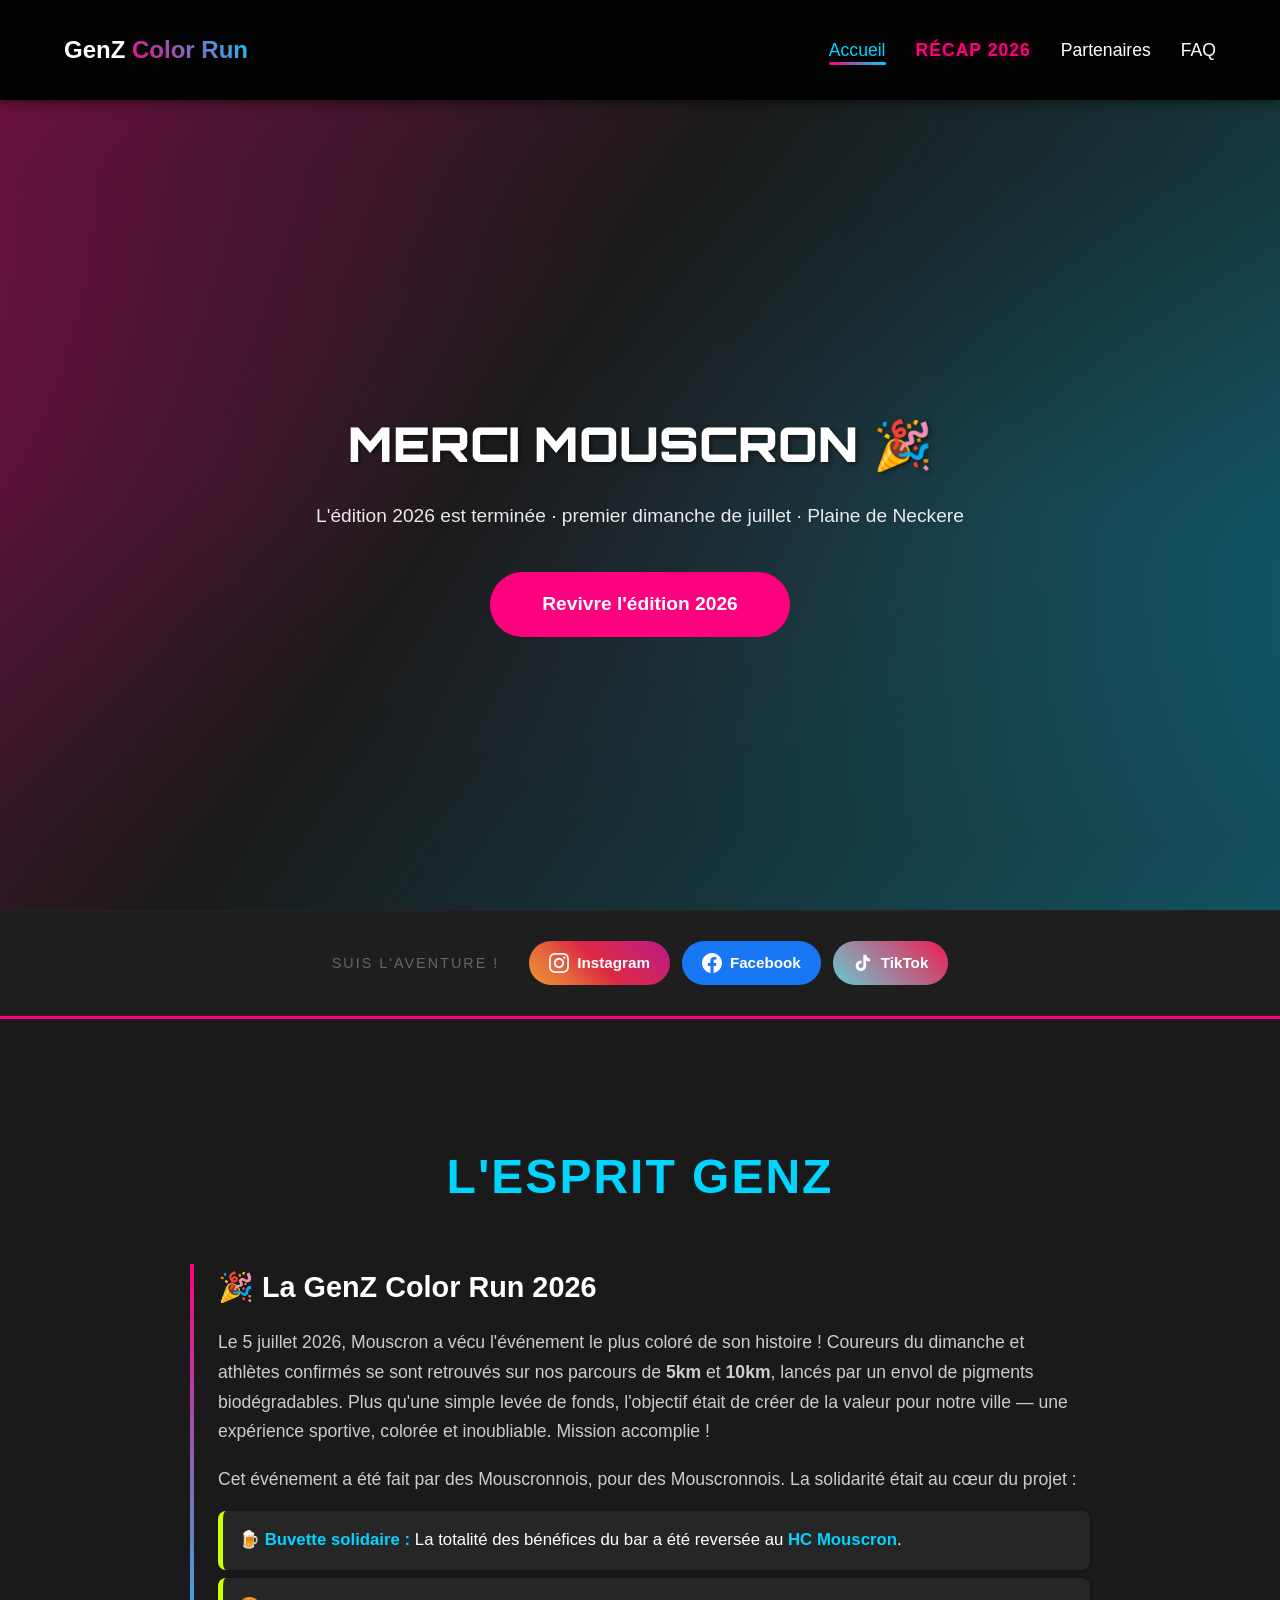
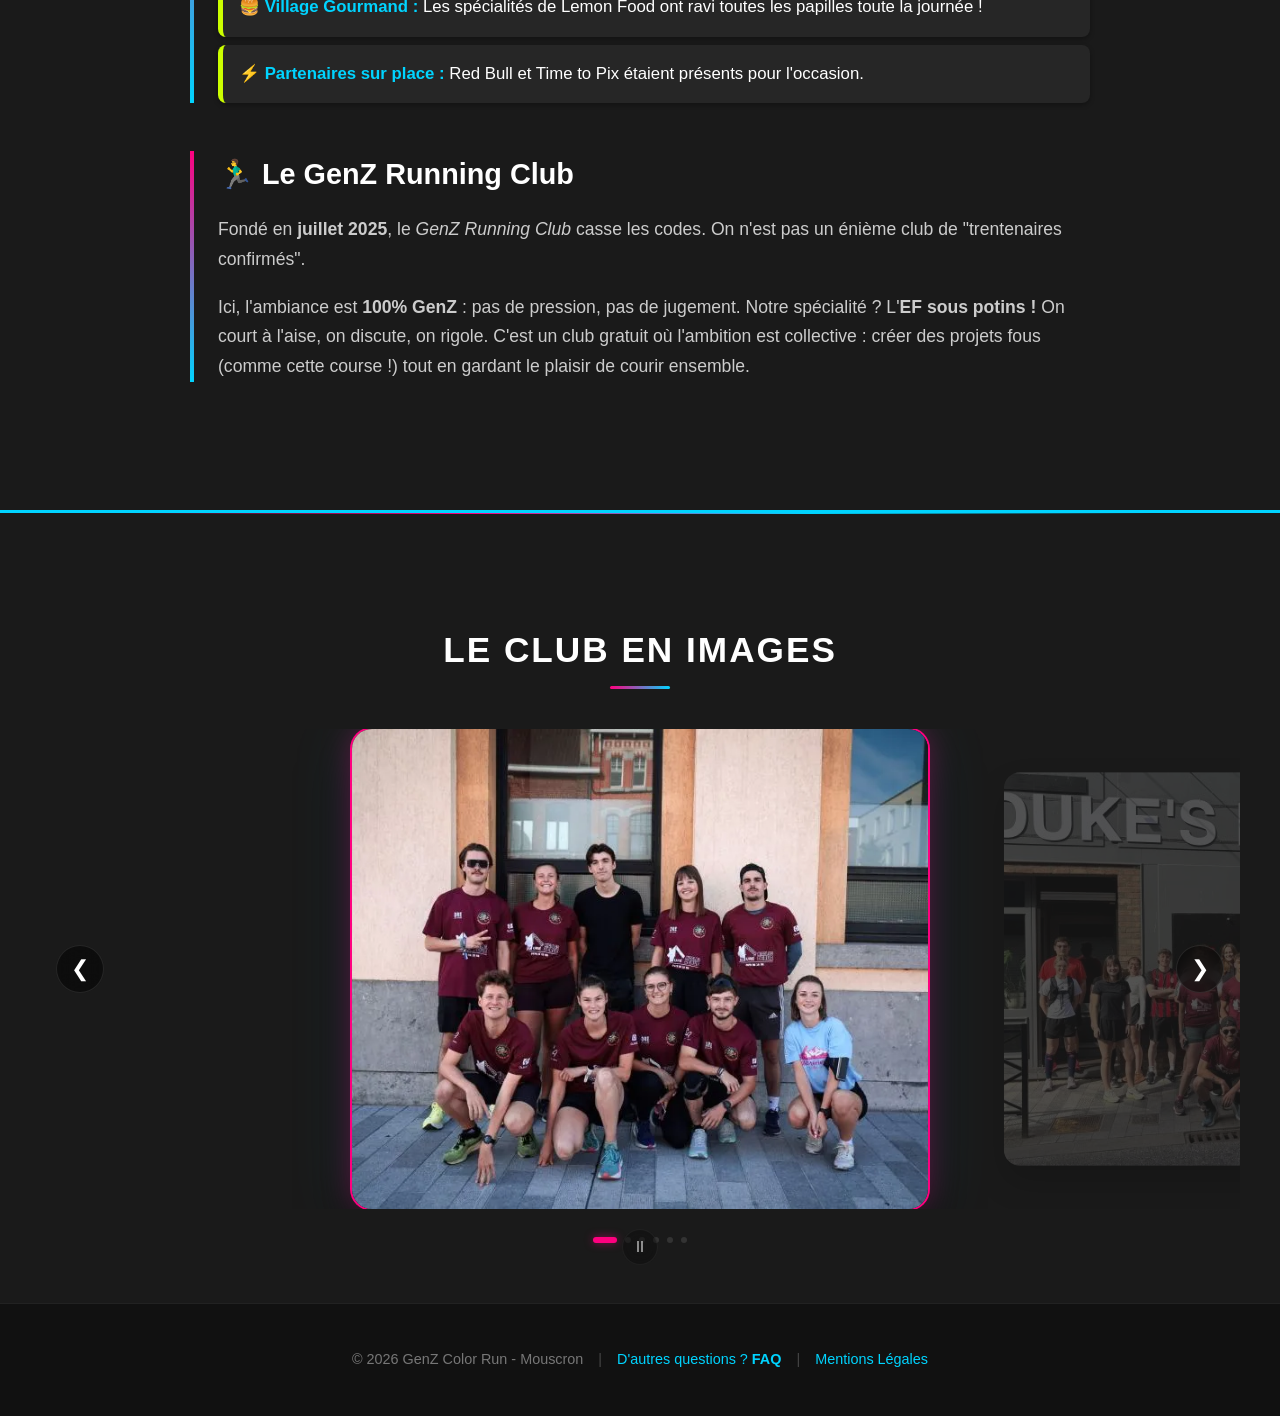
==== commit 1f212863: "optimise" ====
--- a/index.html
+++ b/index.html
@@ -103,18 +103,11 @@
     <header class="hero">
         <div class="hero-content">
             <h1>MERCI MOUSCRON 🎉</h1>
-            <p class="location">L'édition 2026 est terminée · 5 juillet · Plaine de Neckere</p>
+            <p class="location">L'édition 2026 est terminée · premier dimanche de juillet · Plaine de Neckere</p>
 
             <a href="recap.html" class="btn-main">Revivre l'édition 2026</a>
         </div>
     </header>
-
-    <section class="presentation">
-        <h2>Le Projet</h2>
-        <p>Le 5 juillet 2026, Mouscron a vécu l'événement le plus coloré de son histoire ! Coureurs du dimanche et
-            athlètes confirmés se sont retrouvés sur nos parcours de <strong>5km</strong> et <strong>10km</strong>,
-            lancés par un envol de pigments biodégradables.</p>
-    </section>
 
     <section class="socials-home">
         <div class="socials-home-inner">
@@ -136,74 +129,53 @@
         </div>
     </section>
 
-    <section class="home-pricing">
-        <div class="home-pricing-inner">
-            <p class="home-pricing-label">📊 L'édition 2026 en chiffres</p>
-            <div class="home-pricing-cards">
-                <a href="recap.html" class="home-price-card home-price-pink">
-                    <div class="hpc-distance">808</div>
-                    <div class="hpc-price">Participants</div>
-                </a>
-                <a href="recap.html" class="home-price-card home-price-blue">
-                    <div class="hpc-distance">1500€</div>
-                    <div class="hpc-price">Pour le HC Mouscron</div>
-                </a>
-            </div>
-            <p class="home-pricing-note">Toutes les photos, la vidéo et les résultats sont sur la page <a href="recap.html" style="color:var(--secondary);">Récap 2026</a>.</p>
-        </div>
-    </section>
-
     <section id="about" class="about-us">
         <div class="about-container">
             <div class="about-text">
                 <h2>L'Esprit GenZ</h2>
 
                 <div class="about-block">
-                    <h3>🏃‍♂️ Un club par les jeunes, pour les jeunes</h3>
-                    <p>
-                        Fondé en <strong>juillet 2025</strong>, le <em>GenZ Running Club</em> casse les codes.<br />Nous
-                        ne sommes pas un énième club de "trentenaires confirmés".
+                    <h3>🎉 La GenZ Color Run 2026</h3>
+                    <p>
+                        Le 5 juillet 2026, Mouscron a vécu l'événement le plus coloré de son histoire ! Coureurs du
+                        dimanche et athlètes confirmés se sont retrouvés sur nos parcours de <strong>5km</strong> et
+                        <strong>10km</strong>, lancés par un envol de pigments biodégradables. Plus qu'une simple
+                        levée de fonds, l'objectif était de créer de la valeur pour notre ville — une expérience
+                        sportive, colorée et inoubliable. Mission accomplie !
+                    </p>
+                    <p>
+                        Cet événement a été fait par des Mouscronnois, pour des Mouscronnois. La solidarité était au
+                        cœur du projet :
+                    </p>
+                    <ul class="partners-list">
+                        <li>🍺 <strong>Buvette solidaire :</strong> La totalité des bénéfices du bar a été reversée au
+                            <strong>HC Mouscron</strong>.</li>
+                        <li>🍔 <strong>Village Gourmand :</strong> Les spécialités de Lemon Food ont ravi toutes les
+                            papilles toute la journée !</li>
+                        <li>⚡ <strong>Partenaires sur place :</strong> Red Bull et Time to Pix étaient présents pour
+                            l'occasion.</li>
+                    </ul>
+                </div>
+
+                <div class="about-block">
+                    <h3>🏃‍♂️ Le GenZ Running Club</h3>
+                    <p>
+                        Fondé en <strong>juillet 2025</strong>, le <em>GenZ Running Club</em> casse les codes. On n'est
+                        pas un énième club de "trentenaires confirmés".
                     </p>
                     <p>
                         Ici, l'ambiance est <strong>100% GenZ</strong> : pas de pression, pas de jugement. Notre
-                        spécialité ?<br /> L'<strong>EF sous potins !</strong> On court à l'aise, on discute, on rigole.
-                        C'est un club gratuit où l'ambition est collective :<br />créer des projets fous (comme cette
+                        spécialité ? L'<strong>EF sous potins !</strong> On court à l'aise, on discute, on rigole.
+                        C'est un club gratuit où l'ambition est collective : créer des projets fous (comme cette
                         course !) tout en gardant le plaisir de courir ensemble.
                     </p>
-                </div>
-
-                <div class="about-block">
-                    <h3>🎯 Pourquoi organiser cette course ?</h3>
-                    <p>
-                        La <strong>GenZ Color Run 2026</strong> n'est pas qu'une simple levée de fonds pour financer
-                        notre matériel et nos sorties extérieures. C'est avant tout l'opportunité de <strong>faire
-                            bouger Mouscron</strong>.
-                    </p>
-                    <p>
-                        Plutôt que de simplement chercher des financements, nous avons choisi de créer de la valeur :
-                        offrir une expérience sportive chronométrée (5km & 10km), colorée et inoubliable à notre ville.
-                    </p>
-                </div>
-
-                <div class="about-block">
-                    <h3>🤝 Un écosystème 100% Local</h3>
-                    <p>
-                        Cet événement est fait par des Mouscronnois, pour des Mouscronnois. La solidarité est au cœur du
-                        projet :
-                    </p>
-                    <ul class="partners-list">
-                        <li>🍺 <strong>Buvette solidaire :</strong> La majorité des bénéfices du bar seront reversés au
-                            <strong>HC Mouscron</strong>.</li>
-                        <li>🍔 <strong>Village Gourmand :</strong> De quoi ravir toutes les papilles ! Venez savourer les spécialités de Lemon Food !</li>
-                    </ul>
-                    <p><em>...et encore bien d'autres surprises à venir !</em></p>
                 </div>
             </div>
         </div>
     </section>
 
     <section class="carousel-section">
-        <h2>Le Club en Action</h2>
+        <h2>Le Club en Images</h2>
 
         <div class="carousel-container">
             <button class="carousel-btn prev-btn">❮</button>
@@ -217,15 +189,12 @@
 
             <div class="carousel-window">
                 <div class="carousel-track">
-                    <div class="slide"><img src="assets/breakfast.webp" alt="Action 1" loading="lazy"></div>
-                    <div class="slide"><img src="assets/image_1.webp" alt="Action 2" loading="lazy"></div>
-                    <div class="slide"><img src="assets/image_3.webp" alt="Action 3" loading="lazy"></div>
-                    <div class="slide"><img src="assets/zzz.webp" alt="Action 4" loading="lazy"></div>
-                    <div class="slide"><img src="assets/image_4.webp" alt="Action 5" loading="lazy"></div>
-                    <div class="slide"><img src="assets/image_5.webp" alt="Action 6" loading="lazy"></div>
-                    <div class="slide"><img src="assets/image_6.webp" alt="Action 7" loading="lazy"></div>
-                    <div class="slide"><img src="assets/image_7.webp" alt="Action 8" loading="lazy"></div>
-                    <div class="slide"><img src="assets/image_8.webp" alt="Action 9" loading="lazy"></div>
+                    <div class="slide"><img src="assets/club1.webp" alt="Photo de groupe du GenZ Running Club 1" loading="lazy"></div>
+                    <div class="slide"><img src="assets/club2.webp" alt="Photo de groupe du GenZ Running Club 2" loading="lazy"></div>
+                    <div class="slide"><img src="assets/club3.webp" alt="Photo de groupe du GenZ Running Club 3" loading="lazy"></div>
+                    <div class="slide"><img src="assets/club4.webp" alt="Photo de groupe du GenZ Running Club 4" loading="lazy"></div>
+                    <div class="slide"><img src="assets/club5.webp" alt="Photo de groupe du GenZ Running Club 5" loading="lazy"></div>
+                    <div class="slide"><img src="assets/club6.webp" alt="Photo de groupe du GenZ Running Club 6" loading="lazy"></div>
                 </div>
             </div>
         </div>
@@ -244,7 +213,7 @@
     <script src="script/script.js"></script>
     <script src="script/home.js"></script>
 
-    
+
 </body>
 
 </html>
--- a/styles/home.css
+++ b/styles/home.css
@@ -7,7 +7,6 @@
     flex-direction: column;
     align-items: center;
     justify-content: center;
-    /* Pense à remettre ton image de fond ici si tu en avais une différente du placeholder */
     background: 
         linear-gradient(125deg, 
             rgba(255, 0, 127, 0.35) 0%, 
@@ -17,8 +16,8 @@
         radial-gradient(ellipse at 20% 50%, rgba(255, 0, 127, 0.2) 0%, transparent 60%),
         radial-gradient(ellipse at 80% 50%, rgba(0, 212, 255, 0.2) 0%, transparent 60%),
         var(--dark);
-    background-attachment: fixed;
-    animation: heroShift 8s ease-in-out infinite alternate;
+    /* background-attachment: fixed;  ← supprime cette ligne */
+    /* animation: heroShift 8s ease-in-out infinite alternate; ← supprime si @keyframes heroShift n'existe pas ailleurs dans ton CSS */
     text-align: center;
     padding: 0 20px;
 }
